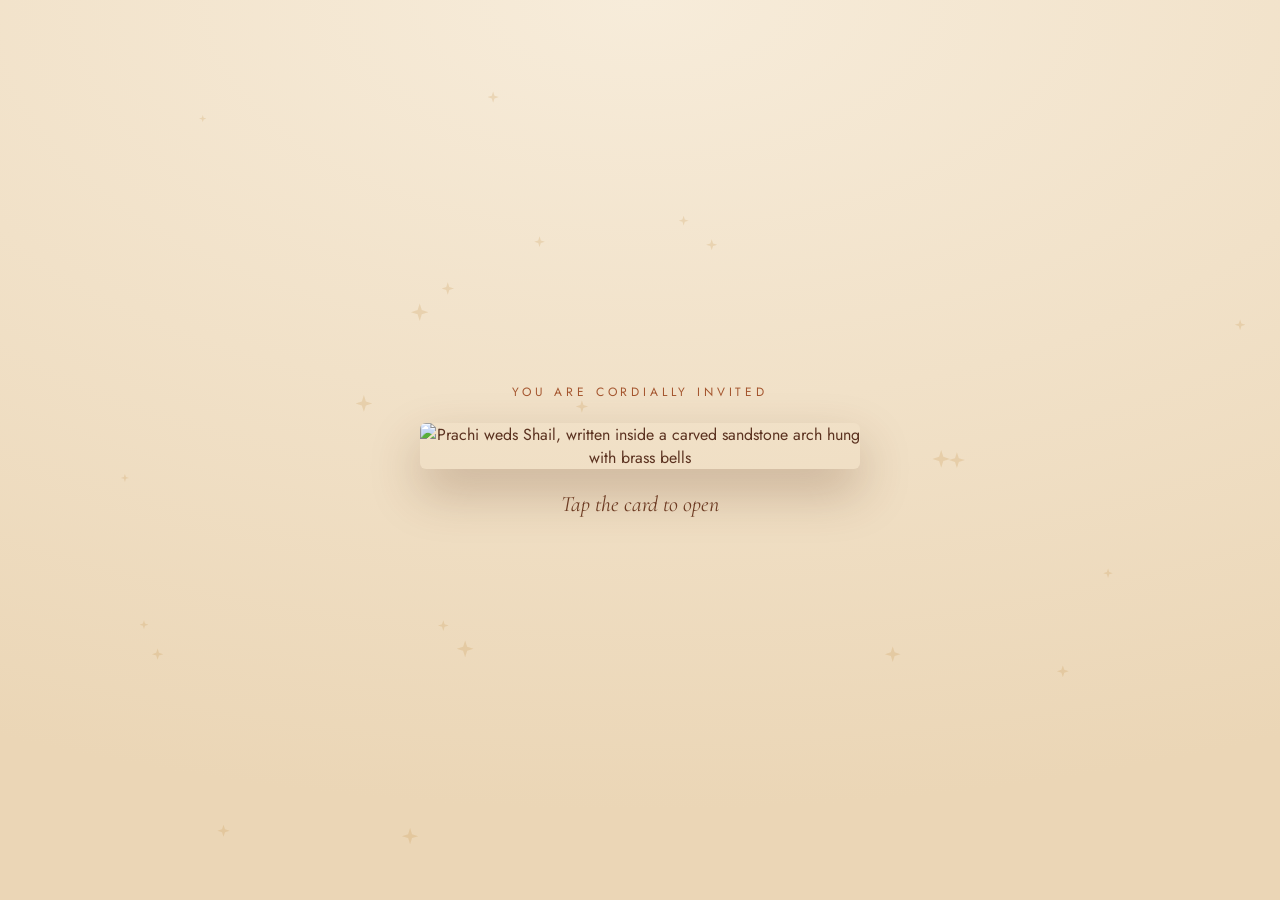
==== index.html @ 5e6b0916 "Add files via upload" ====
<!doctype html>
<html lang="en">
<head>
<meta charset="utf-8">
<meta name="viewport" content="width=device-width, initial-scale=1, viewport-fit=cover">
<title>Prachi &amp; Shail Wedding Invite</title>
<link rel="preconnect" href="https://fonts.googleapis.com">
<link rel="preconnect" href="https://fonts.gstatic.com" crossorigin>
<link rel="stylesheet" href="https://fonts.googleapis.com/css2?family=Cormorant+Garamond:ital,wght@0,500;0,600;1,500&family=Jost:wght@400;500&family=Pinyon+Script&display=swap">
<meta name="description" content="With joy in our hearts, we warmly request the honour of your presence as we celebrate the wedding of Prachi and Shail. 23 to 25 December 2026, Anand, Gujarat.">
<meta name="theme-color" content="#f7ecda">
<meta property="og:type" content="website">
<meta property="og:site_name" content="Prachi &amp; Shail">
<meta property="og:title" content="Prachi &amp; Shail | Wedding Invitation">
<meta property="og:description" content="With joy in our hearts, we warmly request the honour of your presence as we celebrate the wedding of Prachi and Shail. 23 to 25 December 2026, Anand, Gujarat.">
<meta property="og:image" content="https://ppanchasara.github.io/prachi-weds-shail/og-image.jpg">
<meta property="og:image:secure_url" content="https://ppanchasara.github.io/prachi-weds-shail/og-image.jpg">
<meta property="og:image:type" content="image/jpeg">
<meta property="og:image:width" content="1200">
<meta property="og:image:height" content="630">
<meta property="og:image:alt" content="Prachi weds Shail wedding invitation">
<meta property="og:url" content="https://ppanchasara.github.io/prachi-weds-shail/">
<meta name="twitter:card" content="summary_large_image">
<meta name="twitter:title" content="Prachi &amp; Shail | Wedding Invitation">
<meta name="twitter:description" content="With joy in our hearts, we warmly request the honour of your presence as we celebrate the wedding of Prachi and Shail. 23 to 25 December 2026, Anand, Gujarat.">
<meta name="twitter:image" content="https://ppanchasara.github.io/prachi-weds-shail/og-image.jpg">
<link rel="preload" href="cards/cover.jpg" as="image">
<style>:root{padding-top:env(safe-area-inset-top,0px);padding-bottom:env(safe-area-inset-bottom,0px)}img{max-width:100%}[hidden]{display:none!important}</style>
<style>
  /* Layout: her arched cover with a terracotta seal opens onto a stack of shuffling cards on warm parchment, with petals drifting down. */
  :root {
    --ground: #f7ecda;
    --ground-deep: #ebd6b6;
    --door: #e3c9a3;
    --gold: #a4552e;
    --gold-soft: #6e3b23;
    --text: #5b3220;
    --on-accent: #fff8ee;
    --script: "Pinyon Script", "Snell Roundhand", cursive;
    --display: "Cormorant Garamond", "Cormorant", Georgia, serif;
    --body: "Jost", "Futura", "Century Gothic", system-ui, sans-serif;
    color-scheme: light;
  }
  * { box-sizing: border-box; }
  html, body { height: 100%; }
  body {
    margin: 0;
    background: radial-gradient(120% 90% at 50% 0%, var(--ground) 0%, var(--ground-deep) 100%) var(--ground-deep);
    color: var(--text);
    font-family: var(--body);
    padding-block: 12px;
    padding-left: max(16px, env(safe-area-inset-left, 0px));
    padding-right: max(16px, env(safe-area-inset-right, 0px));
    overflow: hidden;
  }
  button { font: inherit; color: inherit; }
  :focus-visible { outline: 2px solid var(--gold-soft); outline-offset: 3px; }

  /* ---------- Ambient layers ---------- */
  .sky { position: fixed; inset: 0; z-index: 0; pointer-events: none; overflow: hidden; }
  .spark {
    position: absolute; background: var(--gold);
    clip-path: polygon(50% 0, 62% 38%, 100% 50%, 62% 62%, 50% 100%, 38% 62%, 0 50%, 38% 38%);
    opacity: .2; animation: twinkle var(--d, 3s) ease-in-out var(--delay, 0s) infinite;
  }
  @keyframes twinkle { 0%,100% { opacity: .12; transform: scale(.6) rotate(0deg); } 50% { opacity: .95; transform: scale(1.1) rotate(25deg); } }
  #petals { position: fixed; inset: 0; width: 100%; height: 100%; z-index: 5; pointer-events: none; }

  /* ---------- Cards ---------- */
  .stage {
    position: relative; z-index: 1;
    height: 100%; display: flex; flex-direction: column; gap: 10px;
    max-width: 980px; margin: 0 auto;
  }
  .stage[inert] { visibility: hidden; }
  .tabs {
    display: flex; gap: 8px; overflow-x: auto; scrollbar-width: none;
    padding: 2px 0 6px; justify-content: safe center;
  }
  .tabs::-webkit-scrollbar { display: none; }
  .tab {
    flex: 0 0 auto; cursor: pointer;
    background: transparent; border: 1px solid rgba(164,85,46,.32); border-radius: 999px;
    padding: 7px 14px; line-height: 1.15; text-align: center;
    font-family: var(--body); font-size: 12px; letter-spacing: .12em; text-transform: uppercase;
    color: var(--gold-soft);
    opacity: 0; transform: translateY(-8px);
    transition: background .25s, color .25s, border-color .25s;
  }
  .tab small { display: block; font-size: 10px; letter-spacing: .08em; opacity: .75; margin-top: 2px; text-transform: none; }
  .tab[aria-current="true"] { background: var(--gold); border-color: var(--gold); color: var(--ground-deep); }
  .tab[aria-current="true"] small { opacity: .8; }
  .stage.revealed .tab { animation: dropin .7s cubic-bezier(.2,.8,.2,1) both; animation-delay: calc(.3s + var(--i, 0) * 80ms); }
  @keyframes dropin { from { opacity: 0; transform: translateY(-8px); } to { opacity: 1; transform: none; } }

  .viewport { position: relative; flex: 1 1 0; min-height: 0; }
  .modes, .tabs, .foot, .shufflehint { flex-shrink: 0; }
  .track {
    height: 100%; display: flex; overflow-x: auto; overflow-y: hidden;
    scroll-snap-type: x mandatory; scrollbar-width: none; scroll-behavior: smooth;
    overscroll-behavior-x: contain;
  }
  .track::-webkit-scrollbar { display: none; }
  .slide { flex: 0 0 100%; height: 100%; min-width: 0; scroll-snap-align: center; scroll-snap-stop: always; padding: 4px 2px; }
  .slide img {
    display: block; width: 100%; height: 100%; object-fit: contain;
    filter: drop-shadow(0 14px 26px rgba(92,50,24,.26));
    opacity: 0; transform: translateY(26px) scale(.94);
    transition: opacity .7s ease, transform .9s cubic-bezier(.2,.8,.2,1);
  }
  .stage.revealed .slide img { opacity: .45; transform: scale(.93); transition-delay: .25s; }
  .stage.revealed .slide.is-active img { opacity: 1; transform: none; transition-delay: .25s; }
  .stage.settled .slide img, .stage.settled .slide.is-active img { transition-delay: 0s; }

  .arrow {
    display: none; position: absolute; top: 50%; translate: 0 -50%;
    width: 44px; height: 44px; border-radius: 50%; cursor: pointer;
    background: rgba(247,236,218,.88); border: 1px solid rgba(164,85,46,.45); color: var(--gold-soft);
    font-size: 20px; line-height: 1;
  }
  .arrow:hover { background: var(--gold); color: var(--ground-deep); }
  .arrow.prev { left: 0; } .arrow.next { right: 0; }
  @media (min-width: 760px) { .arrow { display: block; } }

  .foot { display: flex; flex-direction: column; align-items: center; gap: 6px; min-height: 64px; justify-content: center; }
  .foot[hidden] { display: none; }
  .where { font-size: 13px; color: var(--text); opacity: .85; text-align: center; margin: 0; text-wrap: balance; }
  .go {
    display: inline-flex; align-items: center; gap: 8px; text-decoration: none; cursor: pointer;
    background: var(--gold); color: var(--ground-deep);
    font-family: var(--body); font-weight: 500; font-size: 13px; letter-spacing: .14em; text-transform: uppercase;
    padding: 11px 20px; border-radius: 999px; transition: background .2s;
  }
  .go:hover { background: var(--gold-soft); }

  /* ---------- Envelope intro ---------- */
  .intro {
    position: fixed; inset: 0; z-index: 20;
    display: flex; flex-direction: column; align-items: center; justify-content: center; gap: 22px; text-align: center;
    padding-block: 12px;
    padding-left: max(16px, env(safe-area-inset-left, 0px));
    padding-right: max(16px, env(safe-area-inset-right, 0px));
    transition: opacity .7s ease, transform .9s ease;
  }
  .intro[hidden] { display: none; }
  .intro.leaving { opacity: 0; transform: scale(1.12) translateY(-2%); pointer-events: none; }
  .eyebrow { font-family: var(--body); font-size: 12px; letter-spacing: .32em; text-transform: uppercase; color: var(--gold); margin: 0; }
  .envelope {
    all: unset; cursor: pointer; position: relative; display: block;
    width: min(100%, 560px); border-radius: 6px;
    box-shadow: 0 22px 50px rgba(92,50,24,.28);
    transition: transform .35s ease;
  }
  .envelope:hover { transform: translateY(-3px); }
  .envelope:focus-visible { outline: 2px solid var(--gold-soft); outline-offset: 6px; }
  .envelope img { display: block; width: 100%; height: auto; border-radius: 6px; }
  .envelope .ring {
    position: absolute; left: 49.9%; top: 70.6%; width: 14%; aspect-ratio: 1; border-radius: 50%;
    translate: -50% -50%; border: 1.5px solid var(--gold); pointer-events: none;
    animation: ring 2.4s ease-out infinite;
  }
  @keyframes ring { from { transform: scale(1); opacity: .9; } to { transform: scale(1.9); opacity: 0; } }
  .hint { font-family: var(--display); font-style: italic; font-size: 22px; color: var(--gold-soft); margin: 0; animation: breathe 2.6s ease-in-out infinite; }
  @keyframes breathe { 0%,100% { opacity: .5 } 50% { opacity: 1 } }

  /* ---------- Viewing styles: scroll, swipe, shuffle ---------- */
  .modes { display: flex; justify-content: center; }
  .seg { display: inline-flex; border: 1px solid rgba(164,85,46,.32); border-radius: 999px; padding: 2px; gap: 2px; }
  .seg button {
    all: unset; cursor: pointer; padding: 5px 14px; border-radius: 999px;
    font-family: var(--body); font-size: 11px; letter-spacing: .14em; text-transform: uppercase; color: var(--gold-soft);
    transition: background .25s, color .25s;
  }
  .seg button[aria-pressed="true"] { background: var(--gold); color: var(--ground-deep); }
  .seg button:focus-visible { outline: 2px solid var(--gold-soft); outline-offset: 2px; }
  .sdir, .shufflehint { display: none; }

  .stage.scroll .track { display: block; overflow-x: hidden; overflow-y: auto; scroll-snap-type: none; }
  .stage.scroll .slide { height: auto; padding: 18px 2px 34px; scroll-snap-align: none; scroll-snap-stop: normal; }
  .stage.scroll .slide:last-child { padding-bottom: 80px; }
  .stage.scroll .slide img { height: auto; max-width: 460px; margin-inline: auto; }
  .stage.scroll.revealed .slide img { opacity: 0; transform: translateY(46px) scale(.95); transition-delay: 0s; }
  .stage.scroll.revealed .slide.seen img { opacity: 1; transform: none; transition-delay: .25s; }
  .stage.scroll.settled .slide.seen img { transition-delay: 0s; }
  .stage.scroll .sdir { display: flex; flex-direction: column; align-items: center; gap: 8px; margin-top: 18px; }
  .stage.scroll .foot, .stage.scroll .arrow { display: none; }

  .stage.shuffle .track { position: relative; display: block; overflow: visible; scroll-snap-type: none; touch-action: pan-y; user-select: none; -webkit-user-select: none; cursor: pointer; }
  .stage.shuffle .slide {
    position: absolute; inset: 0; padding: 26px 28px; scroll-snap-align: none;
    --tx: 0px; --ty: 0px; --r: 0deg; --s: 1;
    transform: translate(var(--tx), var(--ty)) rotate(var(--r)) scale(var(--s));
    transform-origin: 50% 85%;
    z-index: calc(12 - var(--d, 0));
    transition: transform 1.1s cubic-bezier(.25,.8,.25,1), filter 1.1s ease, opacity .6s ease;
  }
  .stage.shuffle .slide[data-d="1"] { --tx: 18px; --ty: -12px; --r: 3.5deg; --s: .97; filter: brightness(.92); }
  .stage.shuffle .slide[data-d="2"] { --tx: -18px; --ty: -18px; --r: -3.5deg; --s: .94; filter: brightness(.84); }
  .stage.shuffle .slide[data-d="3"] { --ty: -22px; --s: .9; filter: brightness(.6); opacity: 0; transition-delay: 0s, 0s, .3s; }
  .stage.shuffle.revealed .slide img, .stage.shuffle.revealed .slide.is-active img { opacity: 1; transform: none; transition-delay: 0s; }
  .stage.shuffle .slide.fly { animation: fly 1.2s cubic-bezier(.45,0,.25,1); }
  .stage.shuffle .slide.flyin { animation: flyin 1.2s cubic-bezier(.2,.8,.2,1); }
  @keyframes fly { 0% { transform: none; z-index: 14; } 45% { transform: translateX(112%) rotate(11deg); z-index: 14; } 46% { z-index: 0; } 100% { z-index: 0; } }
  @keyframes flyin { 0% { transform: translateX(-112%) rotate(-11deg); z-index: 14; } 100% { z-index: 14; } }
  .stage.shuffle .shufflehint { display: block; text-align: center; font-size: 12px; letter-spacing: .1em; color: var(--gold-soft); opacity: .8; margin: 0; }

  .modes { position: relative; min-height: 36px; }
  .back {
    all: unset; cursor: pointer; position: absolute; left: 0; top: 50%; translate: 0 -50%;
    width: 34px; height: 34px; border-radius: 50%; border: 1px solid rgba(164,85,46,.32);
    display: grid; place-items: center; color: var(--gold-soft); transition: background .25s, color .25s;
  }
  .back:hover { background: var(--gold); color: var(--ground-deep); }
  .back:focus-visible { outline: 2px solid var(--gold-soft); outline-offset: 2px; }
  .back svg { width: 18px; height: 18px; }

  .sound {
    all: unset; cursor: pointer; position: absolute; right: 0; top: 50%; translate: 0 -50%;
    width: 34px; height: 34px; border-radius: 50%; border: 1px solid rgba(164,85,46,.32);
    display: grid; place-items: center; color: var(--gold-soft); transition: background .25s, color .25s;
  }
  .sound:hover { background: var(--gold); color: var(--ground-deep); }
  .sound:focus-visible { outline: 2px solid var(--gold-soft); outline-offset: 2px; }
  .sound svg { width: 18px; height: 18px; }
  .sound .off { display: none; }
  .sound[aria-pressed="false"] .on { display: none; }
  .sound[aria-pressed="false"] .off { display: block; }

  /* ---------- Prachi's side ---------- */
  html { overflow: hidden; overscroll-behavior: none; }   /* one-screen page: the tilted back card must not let the page wobble sideways */
  .spark { background: #c38d3f; }
  .tab[aria-current="true"], .go, .arrow:hover, .back:hover, .sound:hover { color: var(--on-accent); }
  .go:hover { background: var(--gold-soft); }
  .envelope { width: min(100%, 440px, calc((100vh - 190px) * .667)); width: min(100%, 440px, calc((100dvh - 190px) * .667)); }
  .pseal {
    position: absolute; left: 50%; top: 73%; width: 21%; aspect-ratio: 1; translate: -50% -50%;
    border-radius: 50%; display: flex; align-items: center; justify-content: center;
    background: radial-gradient(circle at 34% 28%, #e3a46a 0%, #b8642f 55%, #8c4520 100%);
    box-shadow: 0 6px 16px rgba(92,50,24,.45), inset 0 0 0 2px rgba(255,236,210,.45), inset 0 0 0 6px rgba(140,69,32,.35);
    font-family: var(--display); font-weight: 600; color: #fff3e2; letter-spacing: .06em;
    font-size: clamp(15px, 4.6vw, 22px); pointer-events: none;
  }
  .pseal i { display: inline-block; width: 1px; height: 1.1em; background: rgba(255,243,226,.75); margin: 0 .3em; }
  .envelope .ring { top: 73%; width: 21%; border-color: #b8642f; }

  @media (prefers-reduced-motion: reduce) {
    .intro, .envelope, .slide img, .tab { transition: none; }
    .spark, .envelope .ring, .hint { animation: none; }
    .stage.revealed .tab { animation: none; opacity: 1; transform: none; }
    .stage.revealed .slide img { opacity: .45; transform: scale(.93); }
    .stage.revealed .slide.is-active img { opacity: 1; transform: none; }
    .track { scroll-behavior: auto; }
    .stage.shuffle .slide.fly, .stage.shuffle .slide.flyin { animation: none; }
  }
</style>
</head>
<body>


<div class="sky" id="sky" aria-hidden="true"></div>
<canvas id="petals" aria-hidden="true"></canvas>

<main style="height:100%">
  <section class="stage shuffle" id="stage" aria-label="Invitation cards" inert>
    <div class="modes"><button class="back" id="back" type="button" aria-label="Back to the envelope" title="Back to the envelope"><svg viewBox="0 0 24 24" fill="none" stroke="currentColor" stroke-width="1.6" stroke-linecap="round" stroke-linejoin="round" aria-hidden="true"><rect x="3" y="5" width="18" height="14" rx="2"/><path d="M3 7l9 6 9-6"/></svg></button><button class="sound" id="sound" type="button" aria-pressed="true" aria-label="Mute music" title="Mute music"><svg viewBox="0 0 24 24" fill="none" stroke="currentColor" stroke-width="1.6" stroke-linecap="round" stroke-linejoin="round" aria-hidden="true"><path d="M4 9.5h3.5L12 5.5v13l-4.5-4H4z"/><path class="on" d="M15.5 9a4 4 0 0 1 0 6M18 6.5a7.5 7.5 0 0 1 0 11"/><path class="off" d="M16 9.5l5 5M21 9.5l-5 5"/></svg></button></div>
    <nav class="tabs" id="tabs" aria-label="Invitation sections"></nav>
    <div class="viewport">
      <div class="track" id="track" tabindex="0" aria-label="Swipe through the invitation cards">
        <article class="slide" data-tab="Wedding" data-sub="25 Dec" data-where="Aarambh Party Plot, B/h Akshar Farm, Anand" data-q="Aarambh party plot Anand" data-ll="22.5459774,72.9492228" data-pid="ChIJVSWIbZpNXjkR03FnlwYd9Co">
          <img src="cards/wedding.jpg" alt="Mangal Parinay of Prachi and Shail, 25 December 2026. Jaan Aagman 5:00 pm, Hast Melap 6:00 pm, followed by dinner, at Aarambh Party Plot, behind Akshar Farm, Anand. No gifts, only blessings.">
        </article>
        <article class="slide" data-tab="Mehendi" data-sub="23 Dec" data-where="Kalrav Nature Park, Vehrakhadi, Anand" data-q="Kalrav Nature Park Kherda" data-ll="22.524055,73.088278" data-pid="ChIJD9JkPAA1XjkRq6c7IEMFHyQ">
          <img src="cards/mehendi.jpg" alt="Mehendi ka Rang, 23 December 2026 at 5:00 pm, followed by dinner, at Kalrav Nature Park, Vehrakhadi, Anand.">
        </article>
        <article class="slide" data-tab="Haldi" data-sub="24 Dec" data-where="Parijat, B/h Akshar Farm, Anand" data-q="Aarambh party plot Anand" data-ll="22.5459774,72.9492228" data-pid="ChIJVSWIbZpNXjkR03FnlwYd9Co">
          <img src="cards/haldi.jpg" alt="Mangalik Avsaro: Grah Shanti, Mandap Muhurt and Haldi on 24 December 2026 from 8:00 am, followed by lunch, at Parijat, behind Akshar Farm, Anand.">
        </article>
        <article class="slide" data-tab="Sangeet" data-sub="24 Dec" data-where="Aarambh Party Plot, B/h Akshar Farm, Anand" data-q="Aarambh party plot Anand" data-ll="22.5459774,72.9492228" data-pid="ChIJVSWIbZpNXjkR03FnlwYd9Co">
          <img src="cards/sangeet.jpg" alt="Sangeet Soirée, 24 December 2026 at 6:30 pm, followed by dinner, at Aarambh Party Plot, behind Akshar Farm, Anand.">
        </article>
        <article class="slide" data-tab="Warm regards" data-sub="With love" data-where="" data-q="">
          <img src="cards/regards.jpg" alt="Prachi weds Shail. Warm regards from Hansa and Yoginbhai Panchasara, Jagruti and Ar. Dhaval Panchasara, Hansu Associates, Anand.">
        </article>
      </div>
      <button class="arrow prev" id="prev" type="button" aria-label="Previous card">&#8249;</button>
      <button class="arrow next" id="next" type="button" aria-label="Next card">&#8250;</button>
    </div>
    <p class="shufflehint">Tap or swipe the card to shuffle</p>
    <div class="foot" id="foot" hidden>
      <p class="where" id="where"></p>
      <a class="go" id="go" href="#" target="_blank" rel="noopener">View location</a>
    </div>
  </section>
</main>

<section class="intro" id="intro" aria-label="Wedding invitation cover">
  <p class="eyebrow">You are cordially invited</p>
  <button class="envelope" id="open" type="button" aria-label="Open the invitation">
    <img src="cards/cover.jpg" alt="Prachi weds Shail, written inside a carved sandstone arch hung with brass bells">
  </button>
  <p class="hint">Tap the card to open</p>
</section>

<audio id="music" src="music.mp3" loop preload="auto"></audio>

<script>
(function () {
  var reduce = window.matchMedia && window.matchMedia('(prefers-reduced-motion: reduce)').matches;
  var intro = document.getElementById('intro');
  var stage = document.getElementById('stage');
  var track = document.getElementById('track');
  var tabsEl = document.getElementById('tabs');
  var foot = document.getElementById('foot');
  var whereEl = document.getElementById('where');
  var go = document.getElementById('go');
  var slides = Array.prototype.slice.call(track.children);
  var tabs = [];
  var current = 0;
  var mode = 'shuffle';

  /* sparkles */
  var sky = document.getElementById('sky');
  for (var n = 0; n < 22; n++) {
    var sp = document.createElement('span');
    sp.className = 'spark';
    var sz = 6 + Math.random() * 12;
    sp.style.cssText = 'left:' + (Math.random() * 100) + '%;top:' + (Math.random() * 100) + '%;width:' + sz + 'px;height:' + sz +
      'px;--d:' + (2.4 + Math.random() * 3.2) + 's;--delay:-' + (Math.random() * 5) + 's';
    sky.appendChild(sp);
  }

  /* tabs */
  slides.forEach(function (s, i) {
    var b = document.createElement('button');
    b.type = 'button';
    b.className = 'tab';
    b.style.setProperty('--i', i);
    b.appendChild(document.createTextNode(s.dataset.tab));
    var sm = document.createElement('small');
    sm.textContent = s.dataset.sub;
    b.appendChild(sm);
    b.addEventListener('click', function () { goTo(i); });
    tabsEl.appendChild(b);
    tabs.push(b);
  });

  function mapLink(s) {
    if (s.dataset.ll) return 'https://www.google.com/maps/search/?api=1&query=' + s.dataset.ll + '&query_place_id=' + s.dataset.pid;
    return 'https://www.google.com/maps/search/?api=1&query=' + encodeURIComponent(s.dataset.q);
  }
  function setActive(i, dir, prev) {
    current = i;
    tabs.forEach(function (t, k) {
      if (k === i) t.setAttribute('aria-current', 'true'); else t.removeAttribute('aria-current');
    });
    slides.forEach(function (s, k) { s.classList.toggle('is-active', k === i); });
    var n = slides.length;
    slides.forEach(function (s, k) { var d = (k - i + n) % n; s.style.setProperty('--d', d); s.dataset.d = Math.min(d, 3); });
    if (mode === 'shuffle' && dir) {
      var el = dir > 0 ? slides[prev] : slides[i];
      if (el && (dir < 0 || prev !== i)) { el.classList.remove('fly', 'flyin'); void el.offsetWidth; el.classList.add(dir > 0 ? 'fly' : 'flyin'); }
    }
    var s = slides[i];
    if (s.dataset.q) {
      foot.hidden = false;
      whereEl.textContent = s.dataset.where;
      go.href = mapLink(s);
    } else {
      foot.hidden = true;
    }
    var t = tabs[i];
    tabsEl.scrollTo({ left: t.offsetLeft - (tabsEl.clientWidth - t.offsetWidth) / 2, behavior: 'smooth' });
  }
  function goTo(i) {
    i = Math.max(0, Math.min(slides.length - 1, i));
    if (mode === 'scroll') { track.scrollTo({ top: slides[i].offsetTop }); setActive(i); }
    else if (mode === 'shuffle') { var p = current; setActive(i, 1, p); }
    else { track.scrollTo({ left: i * track.clientWidth }); setActive(i); }
  }
  var shuffleBusy = false;
  function step(dir) {
    if (mode === 'shuffle') { if (shuffleBusy) return; shuffleBusy = true; setTimeout(function () { shuffleBusy = false; }, reduce ? 0 : 1100); var p = current; setActive((current + dir + slides.length) % slides.length, dir, p); }
    else goTo(current + dir);
  }
  var raf = 0;
  track.addEventListener('scroll', function () {
    cancelAnimationFrame(raf);
    raf = requestAnimationFrame(function () {
      if (mode !== 'swipe') return;
      var i = Math.round(track.scrollLeft / track.clientWidth);
      if (i !== current && i >= 0 && i < slides.length) setActive(i);
    });
  });
  track.addEventListener('keydown', function (e) {
    if (mode === 'scroll') return;
    if (e.key === 'ArrowRight') { e.preventDefault(); step(1); }
    if (e.key === 'ArrowLeft') { e.preventDefault(); step(-1); }
  });
  document.getElementById('prev').addEventListener('click', function () { step(-1); });
  document.getElementById('next').addEventListener('click', function () { step(1); });
  window.addEventListener('resize', function () {
    if (mode !== 'swipe') return;
    track.style.scrollBehavior = 'auto';
    track.scrollLeft = current * track.clientWidth;
    track.style.scrollBehavior = '';
  });

  /* directions under each card (scroll view) */
  slides.forEach(function (s) {
    s.addEventListener('animationend', function () { s.classList.remove('fly', 'flyin'); });
    if (!s.dataset.q) return;
    var d = document.createElement('div'); d.className = 'sdir';
    var p = document.createElement('p'); p.className = 'where'; p.textContent = s.dataset.where;
    var a = document.createElement('a'); a.className = 'go'; a.target = '_blank'; a.rel = 'noopener'; a.textContent = 'View location';
    a.href = mapLink(s);
    d.appendChild(p); d.appendChild(a); s.appendChild(d);
  });

  /* viewing style */
  var modeBtns = {};
  function setMode(m) {
    mode = m;
    stage.classList.toggle('scroll', m === 'scroll');
    stage.classList.toggle('shuffle', m === 'shuffle');
    Object.keys(modeBtns).forEach(function (k) { modeBtns[k].setAttribute('aria-pressed', k === m ? 'true' : 'false'); });
    track.style.scrollBehavior = 'auto';
    track.scrollTop = m === 'scroll' ? slides[current].offsetTop : 0;
    track.scrollLeft = m === 'swipe' ? current * track.clientWidth : 0;
    track.style.scrollBehavior = '';
    setActive(current);
  }
  Object.keys(modeBtns).forEach(function (k) { modeBtns[k].addEventListener('click', function () { setMode(k); }); });

  var px = null;
  track.addEventListener('pointerdown', function (e) { if (mode === 'shuffle') px = e.clientX; });
  track.addEventListener('pointercancel', function () { px = null; });
  track.addEventListener('pointerup', function (e) {
    if (mode !== 'shuffle' || px === null) return;
    var dx = e.clientX - px; px = null;
    if (dx < -40) step(1); else if (dx > 40) step(-1); else if (Math.abs(dx) < 8) step(1);
  });

  if ('IntersectionObserver' in window) {
    var seenIO = new IntersectionObserver(function (es) {
      es.forEach(function (e) { if (e.isIntersecting) e.target.classList.add('seen'); });
    }, { root: track, threshold: 0.15 });
    var midIO = new IntersectionObserver(function (es) {
      es.forEach(function (e) {
        if (e.isIntersecting && mode === 'scroll') { var i = slides.indexOf(e.target); if (i !== current) setActive(i); }
      });
    }, { root: track, rootMargin: '-45% 0px -45% 0px' });
    slides.forEach(function (s) { seenIO.observe(s); midIO.observe(s); });
  } else {
    slides.forEach(function (s) { s.classList.add('seen'); });
  }

  /* petals */
  var canvas = document.getElementById('petals');
  var ctx = canvas.getContext('2d');
  var W = 0, H = 0, petals = [], running = false;
  var colors = ['#e9a23b', '#d9822b', '#cfa95f', '#c4525d', '#f0c987'];
  function size() {
    var dpr = Math.min(window.devicePixelRatio || 1, 2);
    W = canvas.clientWidth; H = canvas.clientHeight;
    canvas.width = W * dpr; canvas.height = H * dpr;
    ctx.setTransform(dpr, 0, 0, dpr, 0, 0);
  }
  function make(spread) {
    return {
      x: Math.random() * W, y: spread ? Math.random() * H : -20 - Math.random() * 60,
      s: 5 + Math.random() * 7, vy: .45 + Math.random() * .8, sw: Math.random() * 6.28, ss: .012 + Math.random() * .02,
      amp: .35 + Math.random() * .9, r: Math.random() * 6.28, vr: (Math.random() - .5) * .05,
      c: colors[(Math.random() * colors.length) | 0], a: .5 + Math.random() * .45
    };
  }
  var rafId = 0, lastTick = 0;
  function frame(now) {
    if (!running) return;
    now = now || performance.now();
    var k = lastTick ? Math.min(Math.max((now - lastTick) / 16.67, 0), 3) : 1;  // same speed at 30, 60 or 120 fps
    lastTick = now;
    rafId = requestAnimationFrame(frame);   // book the next frame first so one bad frame can't stop the loop
    if (!W || !H) size();
    ctx.clearRect(0, 0, W, H);
    for (var i = 0; i < petals.length; i++) {
      var p = petals[i];
      p.y += p.vy * k; p.sw += p.ss * k; p.x += Math.sin(p.sw) * p.amp * k; p.r += p.vr * k;
      if (p.y > H + 20) petals[i] = p = make(false);
      ctx.save();
      ctx.translate(p.x, p.y);
      ctx.rotate(p.r);
      ctx.scale(1, .55 + .45 * Math.abs(Math.sin(p.sw)));
      ctx.globalAlpha = p.a;
      ctx.fillStyle = p.c;
      ctx.beginPath();
      ctx.ellipse(0, 0, p.s, p.s * .5, 0, 0, 6.2832);
      ctx.fill();
      ctx.restore();
    }
  }
  /* restart the loop if the phone froze it (switching apps, coming back from Maps, locking the screen) */
  function kickPetals() {
    if (!running || document.hidden) return;
    if (performance.now() - lastTick > 600) {
      cancelAnimationFrame(rafId);
      lastTick = 0;
      size();
      rafId = requestAnimationFrame(frame);
    }
  }
  document.addEventListener('visibilitychange', kickPetals);
  window.addEventListener('pageshow', kickPetals);
  window.addEventListener('focus', kickPetals);
  setInterval(kickPetals, 1500);
  function startPetals() {
    if (reduce || running) return;
    size();
    var count = W < 600 ? 22 : 34;
    petals = [];
    for (var i = 0; i < count; i++) { var p = make(false); p.y = -Math.random() * H; petals.push(p); }
    running = true;
    lastTick = 0;
    cancelAnimationFrame(rafId);
    rafId = requestAnimationFrame(frame);
  }
  window.addEventListener('resize', function () { if (running) size(); });

  /* music: starts with the tap on the seal (phones need a tap before sound) */
  var music = document.getElementById('music');
  var soundBtn = document.getElementById('sound');
  var muted = false, fadeTimer = 0;
  try { muted = localStorage.getItem('ps-invite-muted') === '1'; } catch (e) {}
  function showSound() {
    soundBtn.setAttribute('aria-pressed', muted ? 'false' : 'true');
    soundBtn.setAttribute('aria-label', muted ? 'Play music' : 'Mute music');
    soundBtn.title = muted ? 'Play music' : 'Mute music';
  }
  function playMusic() {
    if (muted) return;
    clearInterval(fadeTimer);
    try { music.volume = 0; } catch (e) {}
    var pr;
    try { pr = music.play(); } catch (e) {}
    if (pr && pr.catch) pr.catch(function () {});
    fadeTimer = setInterval(function () {
      try { music.volume = Math.min(0.6, music.volume + 0.04); } catch (e) {}
      if (music.volume >= 0.6) clearInterval(fadeTimer);
    }, 100);
  }
  soundBtn.addEventListener('click', function () {
    muted = !muted;
    try { localStorage.setItem('ps-invite-muted', muted ? '1' : '0'); } catch (e) {}
    if (muted) music.pause(); else playMusic();
    showSound();
  });
  document.addEventListener('visibilitychange', function () {
    if (document.hidden) music.pause();
    else if (!muted && intro.hidden) playMusic();
  });
  window.addEventListener('pageshow', function (e) {
    if (e.persisted && !muted && intro.hidden) playMusic();
  });
  showSound();

  /* open */
  function reveal() {
    stage.removeAttribute('inert');
    stage.classList.add('revealed');
    setActive(0);
    intro.hidden = true;
    setTimeout(function () { stage.classList.add('settled'); track.focus({ preventScroll: true }); }, 1600);
  }
  function open() {
    playMusic();
    if (reduce) { reveal(); stage.classList.add('settled'); return; }
    intro.classList.add('leaving');
    startPetals();
    setTimeout(reveal, 700);
  }
  document.getElementById('open').addEventListener('click', open);
  document.getElementById('back').addEventListener('click', function () {
    running = false;
    music.pause();
    try { music.currentTime = 0; } catch (e) {}
    ctx.clearRect(0, 0, W, H);
    stage.setAttribute('inert', '');
    stage.classList.remove('revealed', 'settled');
    track.style.scrollBehavior = 'auto';
    track.scrollTop = 0; track.scrollLeft = 0;
    track.style.scrollBehavior = '';
    setActive(0);
    intro.hidden = false;
    void intro.offsetWidth;
    intro.classList.remove('leaving');
    document.getElementById('open').focus({ preventScroll: true });
  });
  /* a link ending in #shuffle, #swipe or #scroll opens in that style */
  function fromHash() {
    var h = (location.hash || '').replace('#', '');
    if ((h === 'shuffle' || h === 'swipe' || h === 'scroll') && h !== mode) setMode(h);
  }
  setActive(0);
})();
</script>

</body>
</html>
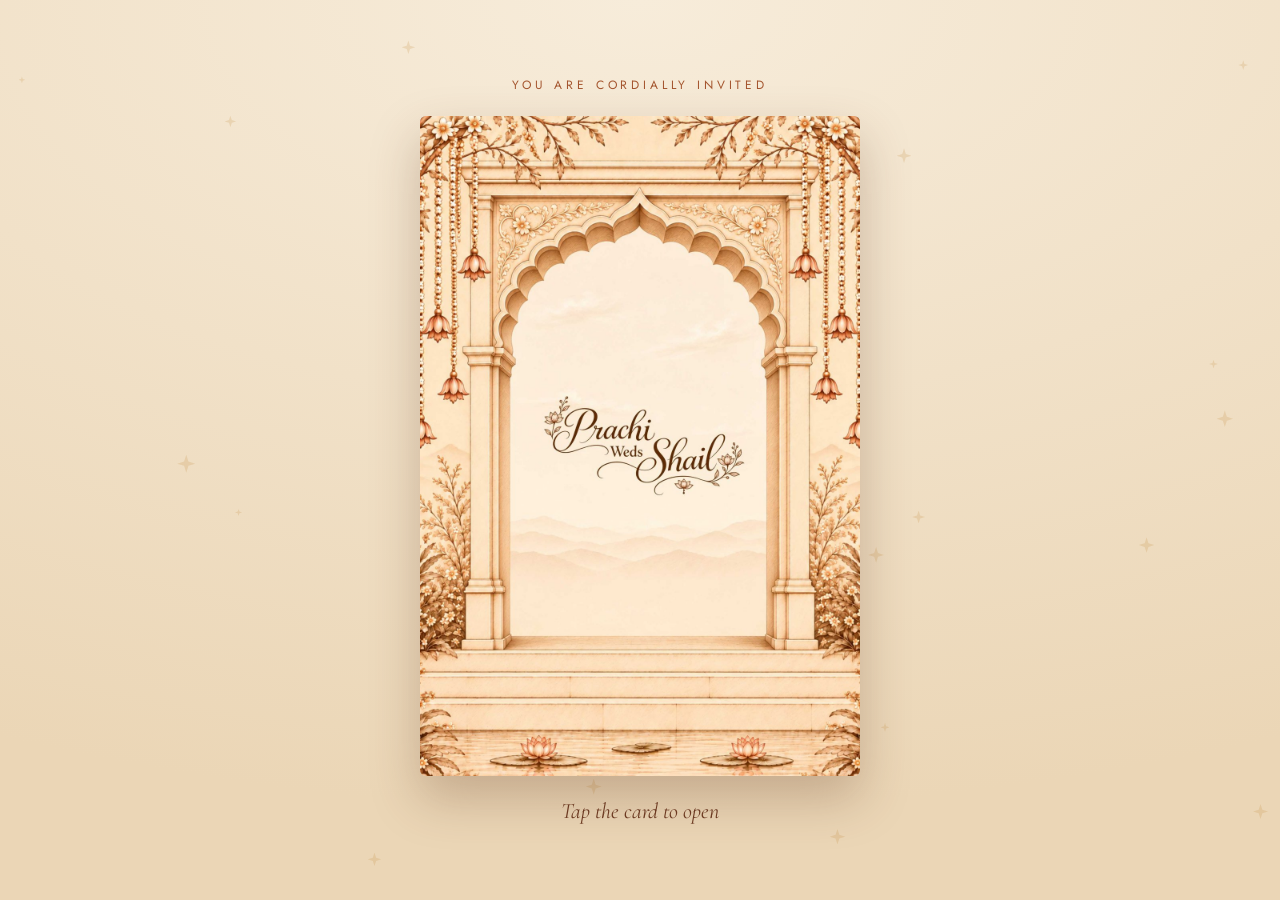
==== commit 3a0ece75: "Add files via upload" ====
--- a/index.html
+++ b/index.html
@@ -272,7 +272,7 @@
         <article class="slide" data-tab="Mehendi" data-sub="23 Dec" data-where="Kalrav Nature Park, Vehrakhadi, Anand" data-q="Kalrav Nature Park Kherda" data-ll="22.524055,73.088278" data-pid="ChIJD9JkPAA1XjkRq6c7IEMFHyQ">
           <img src="cards/mehendi.jpg" alt="Mehendi ka Rang, 23 December 2026 at 5:00 pm, followed by dinner, at Kalrav Nature Park, Vehrakhadi, Anand.">
         </article>
-        <article class="slide" data-tab="Haldi" data-sub="24 Dec" data-where="Parijat, B/h Akshar Farm, Anand" data-q="Aarambh party plot Anand" data-ll="22.5459774,72.9492228" data-pid="ChIJVSWIbZpNXjkR03FnlwYd9Co">
+        <article class="slide" data-tab="Haldi" data-sub="24 Dec" data-where="Parijat Party Plot, B/h Akshar Farm, Anand" data-q="Parijat Party Plot Anand" data-ll="22.5476311,72.9488855" data-pid="ChIJh4Avbj5NXjkRNtnHjWjsErw">
           <img src="cards/haldi.jpg" alt="Mangalik Avsaro: Grah Shanti, Mandap Muhurt and Haldi on 24 December 2026 from 8:00 am, followed by lunch, at Parijat, behind Akshar Farm, Anand.">
         </article>
         <article class="slide" data-tab="Sangeet" data-sub="24 Dec" data-where="Aarambh Party Plot, B/h Akshar Farm, Anand" data-q="Aarambh party plot Anand" data-ll="22.5459774,72.9492228" data-pid="ChIJVSWIbZpNXjkR03FnlwYd9Co">
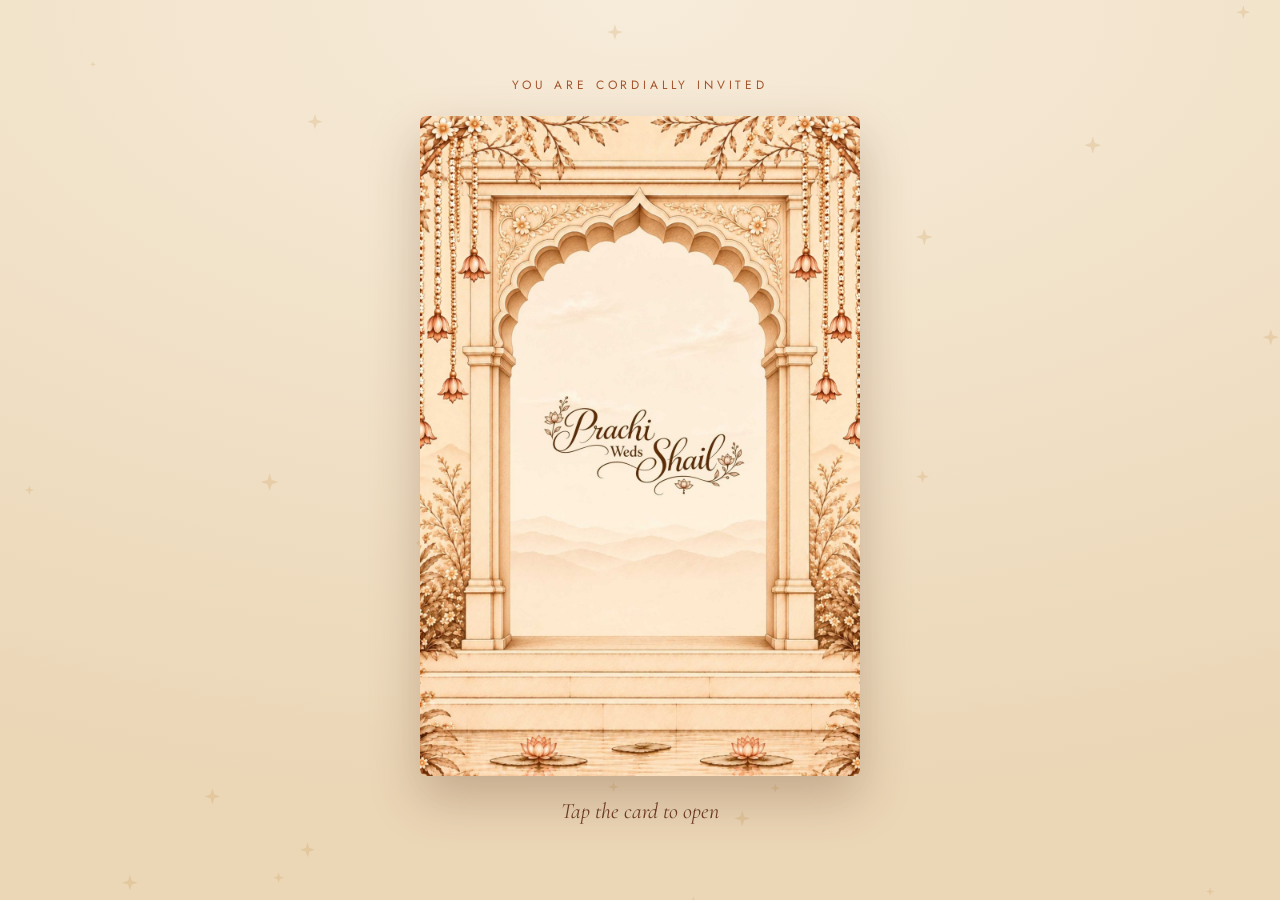
==== commit 48169451: "Add files via upload" ====
--- a/index.html
+++ b/index.html
@@ -24,7 +24,7 @@
 <meta name="twitter:title" content="Prachi &amp; Shail | Wedding Invitation">
 <meta name="twitter:description" content="With joy in our hearts, we warmly request the honour of your presence as we celebrate the wedding of Prachi and Shail. 23 to 25 December 2026, Anand, Gujarat.">
 <meta name="twitter:image" content="https://ppanchasara.github.io/prachi-weds-shail/og-image.jpg">
-<link rel="preload" href="cards/cover.jpg" as="image">
+<link rel="preload" href="cards/cover-base.jpg" as="image">
 <style>:root{padding-top:env(safe-area-inset-top,0px);padding-bottom:env(safe-area-inset-bottom,0px)}img{max-width:100%}[hidden]{display:none!important}</style>
 <style>
   /* Layout: her arched cover with a terracotta seal opens onto a stack of shuffling cards on warm parchment, with petals drifting down. */
@@ -43,6 +43,7 @@
   }
   * { box-sizing: border-box; }
   html, body { height: 100%; }
+  html { overflow: hidden; overscroll-behavior: none; }   /* one-screen page: the tilted back card must not let the page wobble sideways */
   body {
     margin: 0;
     background: radial-gradient(120% 90% at 50% 0%, var(--ground) 0%, var(--ground-deep) 100%) var(--ground-deep);
@@ -232,6 +233,11 @@
   .tab[aria-current="true"], .go, .arrow:hover, .back:hover, .sound:hover { color: var(--on-accent); }
   .go:hover { background: var(--gold-soft); }
   .envelope { width: min(100%, 440px, calc((100vh - 190px) * .667)); width: min(100%, 440px, calc((100dvh - 190px) * .667)); }
+  /* title page: the brass bells on the garlands sway gently from where they hang */
+  .envelope { overflow: hidden; }
+  .envelope .bell { position: absolute; display: block; max-width: none; pointer-events: none;
+    transform-origin: var(--ox) var(--oy); animation: sway var(--dur) ease-in-out var(--delay) infinite alternate; will-change: transform; }
+  @keyframes sway { from { transform: rotate(var(--a0)); } to { transform: rotate(var(--a1)); } }
   .pseal {
     position: absolute; left: 50%; top: 73%; width: 21%; aspect-ratio: 1; translate: -50% -50%;
     border-radius: 50%; display: flex; align-items: center; justify-content: center;
@@ -242,6 +248,9 @@
   }
   .pseal i { display: inline-block; width: 1px; height: 1.1em; background: rgba(255,243,226,.75); margin: 0 .3em; }
   .envelope .ring { top: 73%; width: 21%; border-color: #b8642f; }
+  @media (prefers-reduced-motion: reduce) {
+    .envelope .bell { animation: none; }
+  }
 
   @media (prefers-reduced-motion: reduce) {
     .intro, .envelope, .slide img, .tab { transition: none; }
@@ -296,7 +305,13 @@
 <section class="intro" id="intro" aria-label="Wedding invitation cover">
   <p class="eyebrow">You are cordially invited</p>
   <button class="envelope" id="open" type="button" aria-label="Open the invitation">
-    <img src="cards/cover.jpg" alt="Prachi weds Shail, written inside a carved sandstone arch hung with brass bells">
+    <img src="cards/cover-base.jpg" alt="Prachi weds Shail, written inside a carved sandstone arch hung with garlands of brass bells">
+    <img class="bell" src="cards/bells/bell-l5.webp" alt="" style="left:-4.000%;top:15.879%;width:8.091%;height:34.727%;--ox:49.4%;--oy:0.5%;--a0:0.0deg;--a1:-1.5deg;--dur:3.65s;--delay:-0.55s">
+    <img class="bell" src="cards/bells/bell-r5.webp" alt="" style="left:95.909%;top:15.879%;width:8.273%;height:34.727%;--ox:49.5%;--oy:0.5%;--a0:0.0deg;--a1:1.5deg;--dur:4.11s;--delay:-0.30s">
+    <img class="bell" src="cards/bells/bell-l234.webp" alt="" style="left:1.455%;top:5.879%;width:10.091%;height:37.939%;--ox:48.6%;--oy:1.3%;--a0:0.0deg;--a1:-1.5deg;--dur:3.95s;--delay:-1.44s">
+    <img class="bell" src="cards/bells/bell-l1.webp" alt="" style="left:8.455%;top:5.576%;width:8.000%;height:19.818%;--ox:47.7%;--oy:0.9%;--a0:-1.4deg;--a1:1.4deg;--dur:3.28s;--delay:-1.66s">
+    <img class="bell" src="cards/bells/bell-r234.webp" alt="" style="left:88.455%;top:5.879%;width:10.091%;height:37.879%;--ox:50.5%;--oy:1.3%;--a0:-0.0deg;--a1:1.5deg;--dur:3.25s;--delay:-1.41s">
+    <img class="bell" src="cards/bells/bell-r1.webp" alt="" style="left:83.545%;top:5.576%;width:8.000%;height:19.758%;--ox:51.1%;--oy:0.9%;--a0:1.4deg;--a1:-1.4deg;--dur:3.30s;--delay:-0.30s">
   </button>
   <p class="hint">Tap the card to open</p>
 </section>
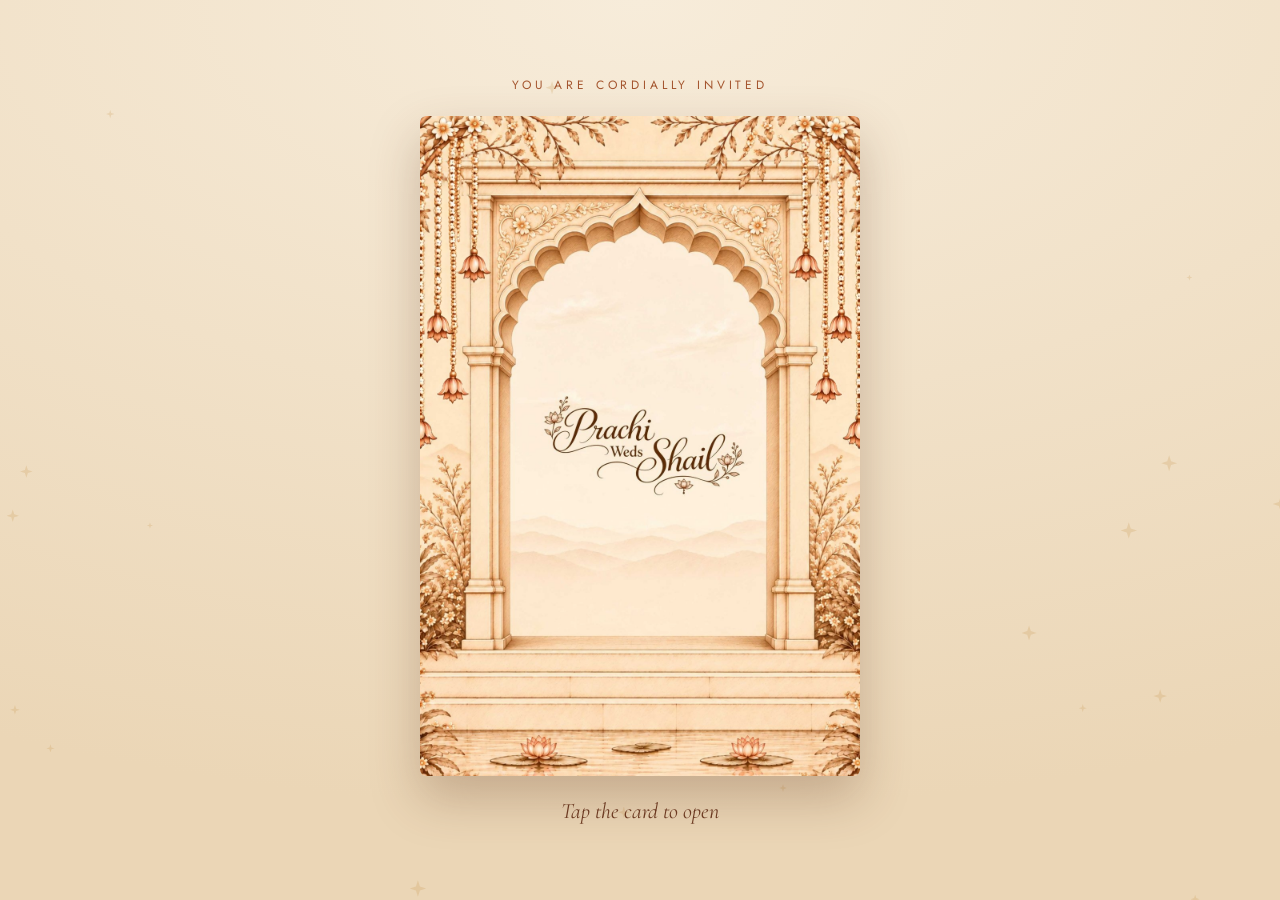
==== commit 2b955bb5: "Bigger invite cards on phones and allow pinch zoom Trim the frame around the card stack on small scr" ====
--- a/index.html
+++ b/index.html
@@ -50,8 +50,8 @@
     color: var(--text);
     font-family: var(--body);
     padding-block: 12px;
-    padding-left: max(16px, env(safe-area-inset-left, 0px));
-    padding-right: max(16px, env(safe-area-inset-right, 0px));
+    padding-left: max(clamp(8px, 2.5vw, 16px), env(safe-area-inset-left, 0px));
+    padding-right: max(clamp(8px, 2.5vw, 16px), env(safe-area-inset-right, 0px));
     overflow: hidden;
   }
   button { font: inherit; color: inherit; }
@@ -139,8 +139,8 @@
     position: fixed; inset: 0; z-index: 20;
     display: flex; flex-direction: column; align-items: center; justify-content: center; gap: 22px; text-align: center;
     padding-block: 12px;
-    padding-left: max(16px, env(safe-area-inset-left, 0px));
-    padding-right: max(16px, env(safe-area-inset-right, 0px));
+    padding-left: max(clamp(8px, 2.5vw, 16px), env(safe-area-inset-left, 0px));
+    padding-right: max(clamp(8px, 2.5vw, 16px), env(safe-area-inset-right, 0px));
     transition: opacity .7s ease, transform .9s ease;
   }
   .intro[hidden] { display: none; }
@@ -186,9 +186,9 @@
   .stage.scroll .sdir { display: flex; flex-direction: column; align-items: center; gap: 8px; margin-top: 18px; }
   .stage.scroll .foot, .stage.scroll .arrow { display: none; }
 
-  .stage.shuffle .track { position: relative; display: block; overflow: visible; scroll-snap-type: none; touch-action: pan-y; user-select: none; -webkit-user-select: none; cursor: pointer; }
+  .stage.shuffle .track { position: relative; display: block; overflow: visible; scroll-snap-type: none; touch-action: pan-y pinch-zoom; user-select: none; -webkit-user-select: none; cursor: pointer; }
   .stage.shuffle .slide {
-    position: absolute; inset: 0; padding: 26px 28px; scroll-snap-align: none;
+    position: absolute; inset: 0; padding: clamp(6px, 2.5vw, 26px) clamp(4px, 2.5vw, 28px); scroll-snap-align: none;
     --tx: 0px; --ty: 0px; --r: 0deg; --s: 1;
     transform: translate(var(--tx), var(--ty)) rotate(var(--r)) scale(var(--s));
     transform-origin: 50% 85%;
@@ -447,9 +447,14 @@
   Object.keys(modeBtns).forEach(function (k) { modeBtns[k].addEventListener('click', function () { setMode(k); }); });
 
   var px = null;
-  track.addEventListener('pointerdown', function (e) { if (mode === 'shuffle') px = e.clientX; });
-  track.addEventListener('pointercancel', function () { px = null; });
+  var fingers = 0, multi = false;
+  function zoomed() { return window.visualViewport && visualViewport.scale > 1.05; }
+  track.addEventListener('pointerdown', function (e) { fingers++; if (fingers > 1) multi = true; if (mode === 'shuffle') px = e.clientX; });
+  track.addEventListener('pointercancel', function () { px = null; fingers = Math.max(0, fingers - 1); if (!fingers) multi = false; });
   track.addEventListener('pointerup', function (e) {
+    fingers = Math.max(0, fingers - 1);
+    var wasMulti = multi; if (!fingers) multi = false;
+    if (wasMulti || zoomed()) { px = null; return; }
     if (mode !== 'shuffle' || px === null) return;
     var dx = e.clientX - px; px = null;
     if (dx < -40) step(1); else if (dx > 40) step(-1); else if (Math.abs(dx) < 8) step(1);
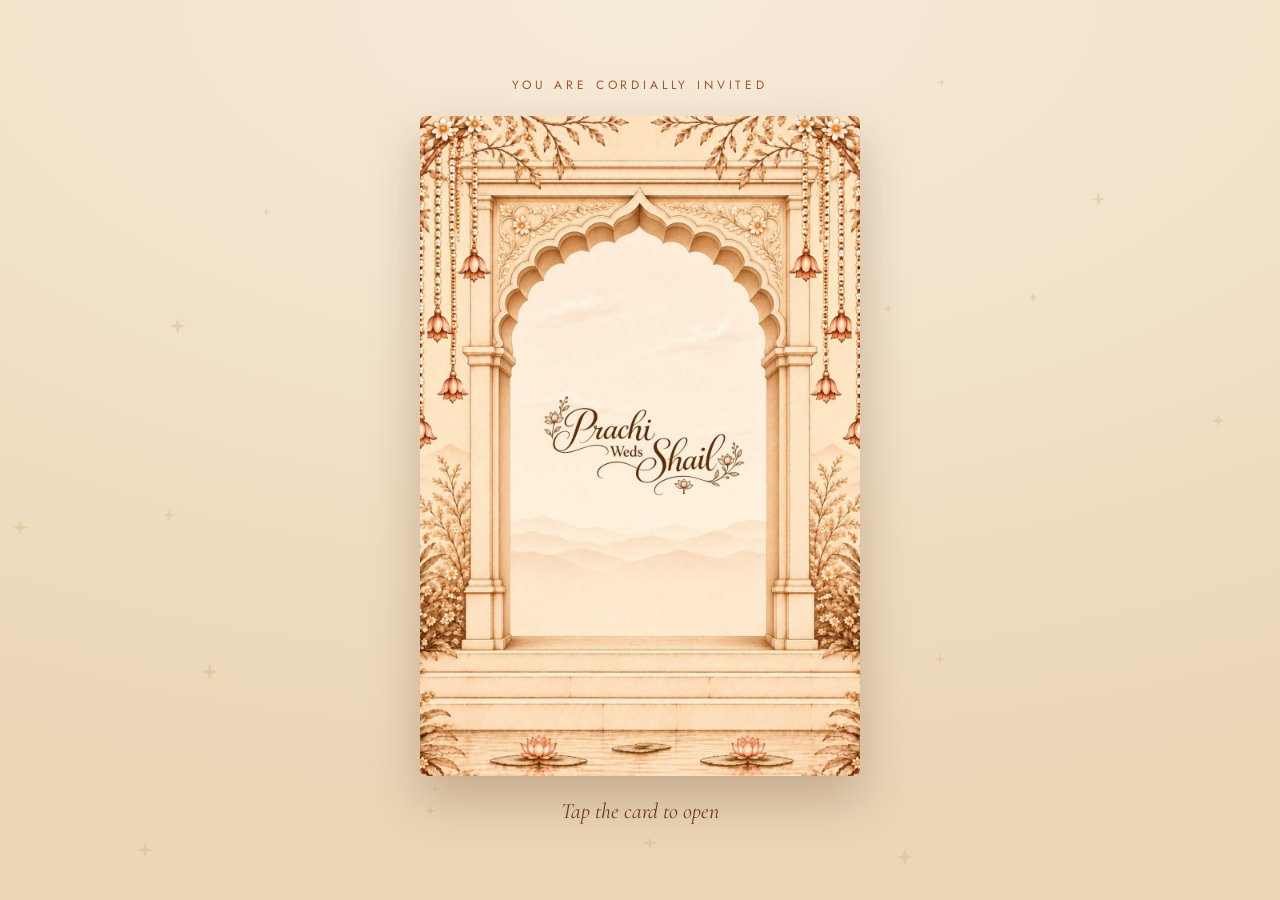
==== commit 5dbe36be: "Make card swiping reliable and smoother The card now follows the finger and flies off the way it was" ====
--- a/index.html
+++ b/index.html
@@ -201,8 +201,9 @@
   .stage.shuffle.revealed .slide img, .stage.shuffle.revealed .slide.is-active img { opacity: 1; transform: none; transition-delay: 0s; }
   .stage.shuffle .slide.fly { animation: fly 1.2s cubic-bezier(.45,0,.25,1); }
   .stage.shuffle .slide.flyin { animation: flyin 1.2s cubic-bezier(.2,.8,.2,1); }
-  @keyframes fly { 0% { transform: none; z-index: 14; } 45% { transform: translateX(112%) rotate(11deg); z-index: 14; } 46% { z-index: 0; } 100% { z-index: 0; } }
+  @keyframes fly { 0% { transform: translateX(var(--dx, 0px)) rotate(var(--dr, 0deg)); z-index: 14; } 45% { transform: translateX(calc(112% * var(--fx, 1))) rotate(calc(11deg * var(--fx, 1))); z-index: 14; } 46% { z-index: 0; } 100% { z-index: 0; } }
   @keyframes flyin { 0% { transform: translateX(-112%) rotate(-11deg); z-index: 14; } 100% { z-index: 14; } }
+  .stage.shuffle.zoomed .track { touch-action: manipulation; cursor: auto; }
   .stage.shuffle .shufflehint { display: block; text-align: center; font-size: 12px; letter-spacing: .1em; color: var(--gold-soft); opacity: .8; margin: 0; }
 
   .modes { position: relative; min-height: 36px; }
@@ -394,7 +395,7 @@
   }
   var shuffleBusy = false;
   function step(dir) {
-    if (mode === 'shuffle') { if (shuffleBusy) return; shuffleBusy = true; setTimeout(function () { shuffleBusy = false; }, reduce ? 0 : 1100); var p = current; setActive((current + dir + slides.length) % slides.length, dir, p); }
+    if (mode === 'shuffle') { if (shuffleBusy) return; shuffleBusy = true; setTimeout(function () { shuffleBusy = false; }, reduce ? 0 : 550); var p = current; setActive((current + dir + slides.length) % slides.length, dir, p); }
     else goTo(current + dir);
   }
   var raf = 0;
@@ -422,7 +423,7 @@
 
   /* directions under each card (scroll view) */
   slides.forEach(function (s) {
-    s.addEventListener('animationend', function () { s.classList.remove('fly', 'flyin'); });
+    s.addEventListener('animationend', function () { s.classList.remove('fly', 'flyin'); s.style.removeProperty('--dx'); s.style.removeProperty('--dr'); s.style.removeProperty('--fx'); });
     if (!s.dataset.q) return;
     var d = document.createElement('div'); d.className = 'sdir';
     var p = document.createElement('p'); p.className = 'where'; p.textContent = s.dataset.where;
@@ -446,18 +447,61 @@
   }
   Object.keys(modeBtns).forEach(function (k) { modeBtns[k].addEventListener('click', function () { setMode(k); }); });
 
-  var px = null;
-  var fingers = 0, multi = false;
-  function zoomed() { return window.visualViewport && visualViewport.scale > 1.05; }
-  track.addEventListener('pointerdown', function (e) { fingers++; if (fingers > 1) multi = true; if (mode === 'shuffle') px = e.clientX; });
-  track.addEventListener('pointercancel', function () { px = null; fingers = Math.max(0, fingers - 1); if (!fingers) multi = false; });
+  /* tap or swipe the card stack: the card follows the finger, a pinch never shuffles */
+  var px = null, py = 0, pt = 0, dragging = false, ptrs = {}, nPtrs = 0, multi = false;
+  function zoomed() { return !!(window.visualViewport && visualViewport.scale > 1.1); }
+  function syncZoom() { stage.classList.toggle('zoomed', zoomed()); }
+  if (window.visualViewport) visualViewport.addEventListener('resize', syncZoom);
+  function settle(s) {
+    if (!s) return;
+    s.style.transition = 'transform .28s cubic-bezier(.2,.8,.2,1)';
+    s.style.transform = '';
+    setTimeout(function () { s.style.transition = ''; }, 300);
+  }
+  function forget(e) { if (ptrs[e.pointerId]) { delete ptrs[e.pointerId]; nPtrs--; } }
+  track.addEventListener('dragstart', function (e) { e.preventDefault(); });
+  track.addEventListener('pointerdown', function (e) {
+    if (mode !== 'shuffle') return;
+    if (e.isPrimary) { ptrs = {}; nPtrs = 0; multi = false; }   /* every new touch starts clean */
+    if (!ptrs[e.pointerId]) { ptrs[e.pointerId] = 1; nPtrs++; }
+    if (nPtrs > 1) { multi = true; if (dragging) settle(slides[current]); px = null; dragging = false; return; }
+    if (zoomed()) { px = null; return; }
+    px = e.clientX; py = e.clientY; pt = Date.now(); dragging = false;
+    if (e.pointerType === 'mouse') { try { track.setPointerCapture(e.pointerId); } catch (err) {} }
+  });
+  track.addEventListener('pointermove', function (e) {
+    if (px === null || multi || shuffleBusy) return;
+    var dx = e.clientX - px, dy = e.clientY - py;
+    if (!dragging && Math.abs(dx) > 10 && Math.abs(dx) > Math.abs(dy)) dragging = true;
+    if (dragging && !reduce) {
+      var s = slides[current];
+      s.style.transition = 'none';
+      s.style.transform = 'translateX(' + dx + 'px) rotate(' + (dx * 0.03) + 'deg)';
+    }
+  });
+  track.addEventListener('pointercancel', function (e) {
+    forget(e);
+    if (dragging) settle(slides[current]);
+    px = null; dragging = false;
+  });
   track.addEventListener('pointerup', function (e) {
-    fingers = Math.max(0, fingers - 1);
-    var wasMulti = multi; if (!fingers) multi = false;
-    if (wasMulti || zoomed()) { px = null; return; }
-    if (mode !== 'shuffle' || px === null) return;
-    var dx = e.clientX - px; px = null;
-    if (dx < -40) step(1); else if (dx > 40) step(-1); else if (Math.abs(dx) < 8) step(1);
+    forget(e);
+    if (px === null) return;
+    var dx = e.clientX - px, dy = e.clientY - py, quick = Date.now() - pt < 300, wasDrag = dragging;
+    px = null; dragging = false;
+    var s = slides[current];
+    if (multi || zoomed() || shuffleBusy) { if (wasDrag) settle(s); return; }
+    if (wasDrag && (Math.abs(dx) > 60 || (quick && Math.abs(dx) > 25))) {
+      if (dx < 0) {   /* swipe left: this card flies off to the left from where the finger left it */
+        s.style.setProperty('--dx', dx + 'px'); s.style.setProperty('--dr', (dx * 0.03) + 'deg'); s.style.setProperty('--fx', '-1');
+        s.style.transition = ''; s.style.transform = '';
+        step(1);
+      } else {        /* swipe right: this card slides back and the previous one comes in from the left */
+        settle(s);
+        step(-1);
+      }
+    } else if (wasDrag) settle(s);
+    else if (Math.abs(dx) < 12 && Math.abs(dy) < 12) step(1);
   });
 
   if ('IntersectionObserver' in window) {
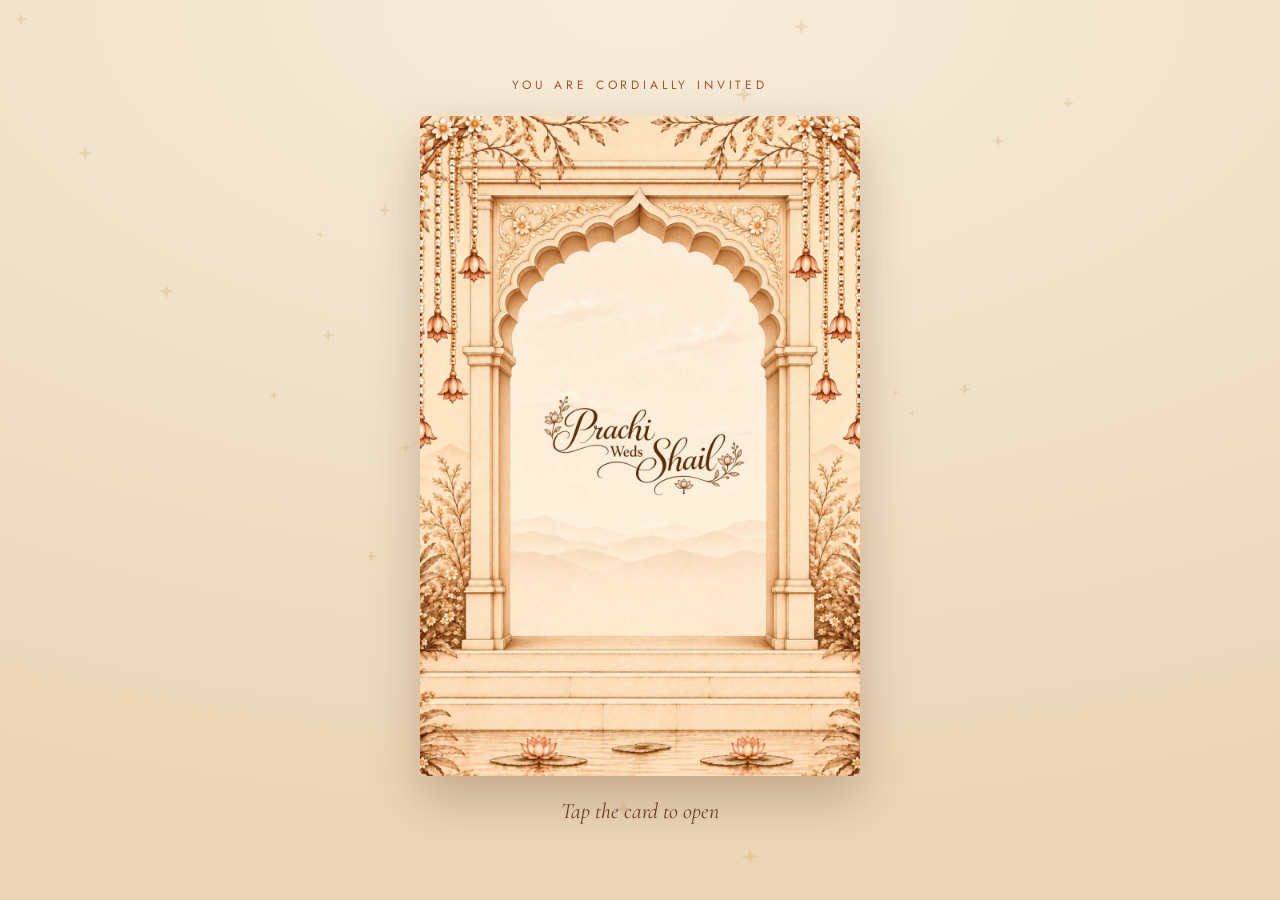
==== commit 8bcb70f4: "Zoom and move around inside the card instead of zooming the page Pinching the card now zooms the car" ====
--- a/index.html
+++ b/index.html
@@ -186,7 +186,7 @@
   .stage.scroll .sdir { display: flex; flex-direction: column; align-items: center; gap: 8px; margin-top: 18px; }
   .stage.scroll .foot, .stage.scroll .arrow { display: none; }
 
-  .stage.shuffle .track { position: relative; display: block; overflow: visible; scroll-snap-type: none; touch-action: pan-y pinch-zoom; user-select: none; -webkit-user-select: none; cursor: pointer; }
+  .stage.shuffle .track { position: relative; display: block; overflow: visible; scroll-snap-type: none; touch-action: none; user-select: none; -webkit-user-select: none; cursor: pointer; }
   .stage.shuffle .slide {
     position: absolute; inset: 0; padding: clamp(6px, 2.5vw, 26px) clamp(4px, 2.5vw, 28px); scroll-snap-align: none;
     --tx: 0px; --ty: 0px; --r: 0deg; --s: 1;
@@ -203,7 +203,9 @@
   .stage.shuffle .slide.flyin { animation: flyin 1.2s cubic-bezier(.2,.8,.2,1); }
   @keyframes fly { 0% { transform: translateX(var(--dx, 0px)) rotate(var(--dr, 0deg)); z-index: 14; } 45% { transform: translateX(calc(112% * var(--fx, 1))) rotate(calc(11deg * var(--fx, 1))); z-index: 14; } 46% { z-index: 0; } 100% { z-index: 0; } }
   @keyframes flyin { 0% { transform: translateX(-112%) rotate(-11deg); z-index: 14; } 100% { z-index: 14; } }
-  .stage.shuffle.zoomed .track { touch-action: manipulation; cursor: auto; }
+  .stage.shuffle .slide.zoomed-in { overflow: hidden; }
+  .track.ptr:focus-visible { outline: none; }
+  .stage.shuffle.cardzoom .track { cursor: grab; }
   .stage.shuffle .shufflehint { display: block; text-align: center; font-size: 12px; letter-spacing: .1em; color: var(--gold-soft); opacity: .8; margin: 0; }
 
   .modes { position: relative; min-height: 36px; }
@@ -365,6 +367,7 @@
     return 'https://www.google.com/maps/search/?api=1&query=' + encodeURIComponent(s.dataset.q);
   }
   function setActive(i, dir, prev) {
+    resetZoom(false);
     current = i;
     tabs.forEach(function (t, k) {
       if (k === i) t.setAttribute('aria-current', 'true'); else t.removeAttribute('aria-current');
@@ -408,6 +411,7 @@
     });
   });
   track.addEventListener('keydown', function (e) {
+    track.classList.remove('ptr');
     if (mode === 'scroll') return;
     if (e.key === 'ArrowRight') { e.preventDefault(); step(1); }
     if (e.key === 'ArrowLeft') { e.preventDefault(); step(-1); }
@@ -447,51 +451,98 @@
   }
   Object.keys(modeBtns).forEach(function (k) { modeBtns[k].addEventListener('click', function () { setMode(k); }); });
 
-  /* tap or swipe the card stack: the card follows the finger, a pinch never shuffles */
-  var px = null, py = 0, pt = 0, dragging = false, ptrs = {}, nPtrs = 0, multi = false;
-  function zoomed() { return !!(window.visualViewport && visualViewport.scale > 1.1); }
-  function syncZoom() { stage.classList.toggle('zoomed', zoomed()); }
-  if (window.visualViewport) visualViewport.addEventListener('resize', syncZoom);
+  /* card stack gestures, all handled here so every phone behaves the same:
+     one finger: tap = next card, swipe = next/previous (the card follows the finger);
+     two fingers: pinch to zoom the card; while zoomed, one finger moves around and a tap zooms back out */
+  var pts = {}, nPts = 0, gesture = null, sx = 0, sy = 0, st = 0;
+  var z = 1, tx = 0, ty = 0, z0 = 1, t0x = 0, t0y = 0, d0 = 1, m0x = 0, m0y = 0, cx = 0, cy = 0;
+  var MAXZ = 4, hintEl = document.querySelector('.shufflehint'), hintText = hintEl ? hintEl.textContent : '';
+  function cardImg() { return slides[current].querySelector('img'); }
+  function drawn(im) {   /* size of the card as drawn inside its box (object-fit: contain) */
+    var bw = im.offsetWidth, bh = im.offsetHeight, ar = (im.naturalWidth || 2) / (im.naturalHeight || 3);
+    var dw = Math.min(bw, bh * ar); return { bw: bw, bh: bh, dw: dw, dh: dw / ar };
+  }
+  function clampPan() {
+    var d = drawn(cardImg());
+    var mx = Math.max(0, (d.dw * z - d.bw) / 2), my = Math.max(0, (d.dh * z - d.bh) / 2);
+    tx = Math.max(-mx, Math.min(mx, tx)); ty = Math.max(-my, Math.min(my, ty));
+  }
+  function applyZoom(animate) {
+    var im = cardImg();
+    im.style.transition = animate ? 'transform .25s ease' : 'none';
+    im.style.transform = z > 1 ? 'translate(' + tx + 'px,' + ty + 'px) scale(' + z + ')' : '';
+    slides[current].classList.toggle('zoomed-in', z > 1);
+    stage.classList.toggle('cardzoom', z > 1);
+    if (hintEl) hintEl.textContent = z > 1 ? 'Drag to move around \u00b7 tap to zoom out' : hintText;
+  }
+  function resetZoom(animate) { if (z === 1 && !tx && !ty) return; z = 1; tx = 0; ty = 0; applyZoom(animate); }
+  function centre() {   /* untransformed centre of the card on screen */
+    var r = cardImg().getBoundingClientRect(); cx = r.left + r.width / 2 - tx; cy = r.top + r.height / 2 - ty;
+  }
   function settle(s) {
     if (!s) return;
     s.style.transition = 'transform .28s cubic-bezier(.2,.8,.2,1)';
     s.style.transform = '';
     setTimeout(function () { s.style.transition = ''; }, 300);
   }
-  function forget(e) { if (ptrs[e.pointerId]) { delete ptrs[e.pointerId]; nPtrs--; } }
+  function two() { var k = Object.keys(pts); return [pts[k[0]], pts[k[1]]]; }
+  function startPinch() {
+    var p = two(); d0 = Math.hypot(p[0].x - p[1].x, p[0].y - p[1].y) || 1;
+    m0x = (p[0].x + p[1].x) / 2; m0y = (p[0].y + p[1].y) / 2; z0 = z; t0x = tx; t0y = ty; centre();
+  }
+  function startOne(x, y) { sx = x; sy = y; st = Date.now(); t0x = tx; t0y = ty; }
   track.addEventListener('dragstart', function (e) { e.preventDefault(); });
+  track.addEventListener('gesturestart', function (e) { e.preventDefault(); });   /* older iPhones: no page zoom on the card */
   track.addEventListener('pointerdown', function (e) {
+    track.classList.add('ptr');
     if (mode !== 'shuffle') return;
-    if (e.isPrimary) { ptrs = {}; nPtrs = 0; multi = false; }   /* every new touch starts clean */
-    if (!ptrs[e.pointerId]) { ptrs[e.pointerId] = 1; nPtrs++; }
-    if (nPtrs > 1) { multi = true; if (dragging) settle(slides[current]); px = null; dragging = false; return; }
-    if (zoomed()) { px = null; return; }
-    px = e.clientX; py = e.clientY; pt = Date.now(); dragging = false;
+    if (e.isPrimary || !nPts) { pts = {}; nPts = 0; gesture = null; }   /* every new touch starts clean */
+    if (!pts[e.pointerId]) nPts++;
+    pts[e.pointerId] = { x: e.clientX, y: e.clientY };
     if (e.pointerType === 'mouse') { try { track.setPointerCapture(e.pointerId); } catch (err) {} }
+    if (nPts === 1) startOne(e.clientX, e.clientY);
+    else if (nPts === 2) { if (gesture === 'swipe') settle(slides[current]); gesture = 'pinch'; startPinch(); }
   });
   track.addEventListener('pointermove', function (e) {
-    if (px === null || multi || shuffleBusy) return;
-    var dx = e.clientX - px, dy = e.clientY - py;
-    if (!dragging && Math.abs(dx) > 10 && Math.abs(dx) > Math.abs(dy)) dragging = true;
-    if (dragging && !reduce) {
+    if (!pts[e.pointerId]) return;
+    pts[e.pointerId] = { x: e.clientX, y: e.clientY };
+    if (gesture === 'pinch' && nPts >= 2) {
+      var p = two(), d = Math.hypot(p[0].x - p[1].x, p[0].y - p[1].y), mx = (p[0].x + p[1].x) / 2, my = (p[0].y + p[1].y) / 2;
+      z = Math.max(1, Math.min(MAXZ, z0 * d / d0));
+      tx = mx - cx - z * (m0x - cx - t0x) / z0; ty = my - cy - z * (m0y - cy - t0y) / z0;
+      clampPan(); applyZoom(false); return;
+    }
+    if (nPts !== 1) return;
+    var dx = e.clientX - sx, dy = e.clientY - sy;
+    if (z > 1 || gesture === 'pan') {
+      if (gesture === null && Math.abs(dx) + Math.abs(dy) > 6) gesture = 'pan';
+      if (gesture === 'pan') { tx = t0x + dx; ty = t0y + dy; clampPan(); applyZoom(false); }
+      return;
+    }
+    if (shuffleBusy) return;
+    if (gesture === null && Math.abs(dx) > 10 && Math.abs(dx) > Math.abs(dy)) gesture = 'swipe';
+    if (gesture === 'swipe' && !reduce) {
       var s = slides[current];
       s.style.transition = 'none';
       s.style.transform = 'translateX(' + dx + 'px) rotate(' + (dx * 0.03) + 'deg)';
     }
   });
-  track.addEventListener('pointercancel', function (e) {
-    forget(e);
-    if (dragging) settle(slides[current]);
-    px = null; dragging = false;
-  });
-  track.addEventListener('pointerup', function (e) {
-    forget(e);
-    if (px === null) return;
-    var dx = e.clientX - px, dy = e.clientY - py, quick = Date.now() - pt < 300, wasDrag = dragging;
-    px = null; dragging = false;
-    var s = slides[current];
-    if (multi || zoomed() || shuffleBusy) { if (wasDrag) settle(s); return; }
-    if (wasDrag && (Math.abs(dx) > 60 || (quick && Math.abs(dx) > 25))) {
+  function lift(e, cancelled) {
+    if (!pts[e.pointerId]) return;
+    delete pts[e.pointerId]; nPts--;
+    if (gesture === 'pinch') {
+      if (nPts === 1) { var k = Object.keys(pts)[0]; startOne(pts[k].x, pts[k].y); gesture = 'pan'; }   /* one finger left: keep moving */
+      if (z < 1.08) resetZoom(true);
+      return;
+    }
+    if (nPts > 0) return;
+    var g = gesture; gesture = null;
+    var dx = e.clientX - sx, dy = e.clientY - sy, quick = Date.now() - st < 300, s = slides[current];
+    if (g === 'pan') { if (z < 1.08) resetZoom(true); return; }
+    if (cancelled) { if (g === 'swipe') settle(s); return; }
+    if (z > 1) { if (Math.abs(dx) < 12 && Math.abs(dy) < 12) resetZoom(true); return; }   /* tap while zoomed: zoom out */
+    if (shuffleBusy) { if (g === 'swipe') settle(s); return; }
+    if (g === 'swipe' && (Math.abs(dx) > 60 || (quick && Math.abs(dx) > 25))) {
       if (dx < 0) {   /* swipe left: this card flies off to the left from where the finger left it */
         s.style.setProperty('--dx', dx + 'px'); s.style.setProperty('--dr', (dx * 0.03) + 'deg'); s.style.setProperty('--fx', '-1');
         s.style.transition = ''; s.style.transform = '';
@@ -500,9 +551,11 @@
         settle(s);
         step(-1);
       }
-    } else if (wasDrag) settle(s);
+    } else if (g === 'swipe') settle(s);
     else if (Math.abs(dx) < 12 && Math.abs(dy) < 12) step(1);
-  });
+  }
+  track.addEventListener('pointerup', function (e) { lift(e, false); });
+  track.addEventListener('pointercancel', function (e) { lift(e, true); });
 
   if ('IntersectionObserver' in window) {
     var seenIO = new IntersectionObserver(function (es) {
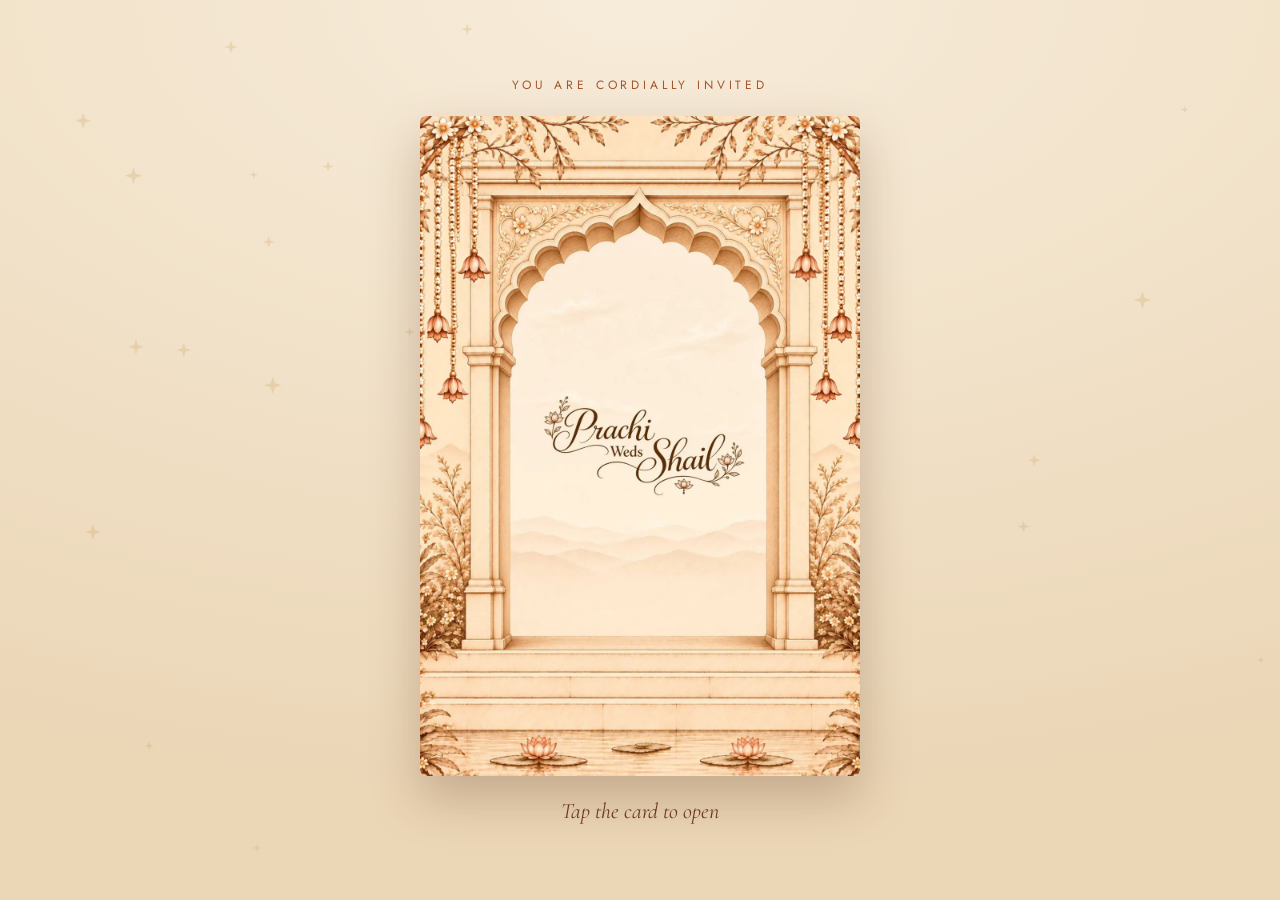
==== commit ad2ec12f: "Clean up the invite code and make it load twice as fast - One shared invite.css and invite.js for al" ====
--- a/index.html
+++ b/index.html
@@ -4,9 +4,12 @@
 <meta charset="utf-8">
 <meta name="viewport" content="width=device-width, initial-scale=1, viewport-fit=cover">
 <title>Prachi &amp; Shail Wedding Invite</title>
+<link rel="icon" href="data:,">
+<link rel="preload" href="cards/cover-base.webp" as="image" type="image/webp" fetchpriority="high">
 <link rel="preconnect" href="https://fonts.googleapis.com">
 <link rel="preconnect" href="https://fonts.gstatic.com" crossorigin>
-<link rel="stylesheet" href="https://fonts.googleapis.com/css2?family=Cormorant+Garamond:ital,wght@0,500;0,600;1,500&family=Jost:wght@400;500&family=Pinyon+Script&display=swap">
+<link rel="stylesheet" href="https://fonts.googleapis.com/css2?family=Cormorant+Garamond:ital,wght@1,500&family=Jost:wght@400;500&display=swap">
+<link rel="stylesheet" href="invite.css?v=20261111">
 <meta name="description" content="With joy in our hearts, we warmly request the honour of your presence as we celebrate the wedding of Prachi and Shail. 23 to 25 December 2026, Anand, Gujarat.">
 <meta name="theme-color" content="#f7ecda">
 <meta property="og:type" content="website">
@@ -24,280 +27,41 @@
 <meta name="twitter:title" content="Prachi &amp; Shail | Wedding Invitation">
 <meta name="twitter:description" content="With joy in our hearts, we warmly request the honour of your presence as we celebrate the wedding of Prachi and Shail. 23 to 25 December 2026, Anand, Gujarat.">
 <meta name="twitter:image" content="https://ppanchasara.github.io/prachi-weds-shail/og-image.jpg">
-<link rel="preload" href="cards/cover-base.jpg" as="image">
-<style>:root{padding-top:env(safe-area-inset-top,0px);padding-bottom:env(safe-area-inset-bottom,0px)}img{max-width:100%}[hidden]{display:none!important}</style>
-<style>
-  /* Layout: her arched cover with a terracotta seal opens onto a stack of shuffling cards on warm parchment, with petals drifting down. */
-  :root {
-    --ground: #f7ecda;
-    --ground-deep: #ebd6b6;
-    --door: #e3c9a3;
-    --gold: #a4552e;
-    --gold-soft: #6e3b23;
-    --text: #5b3220;
-    --on-accent: #fff8ee;
-    --script: "Pinyon Script", "Snell Roundhand", cursive;
-    --display: "Cormorant Garamond", "Cormorant", Georgia, serif;
-    --body: "Jost", "Futura", "Century Gothic", system-ui, sans-serif;
-    color-scheme: light;
-  }
-  * { box-sizing: border-box; }
-  html, body { height: 100%; }
-  html { overflow: hidden; overscroll-behavior: none; }   /* one-screen page: the tilted back card must not let the page wobble sideways */
-  body {
-    margin: 0;
-    background: radial-gradient(120% 90% at 50% 0%, var(--ground) 0%, var(--ground-deep) 100%) var(--ground-deep);
-    color: var(--text);
-    font-family: var(--body);
-    padding-block: 12px;
-    padding-left: max(clamp(8px, 2.5vw, 16px), env(safe-area-inset-left, 0px));
-    padding-right: max(clamp(8px, 2.5vw, 16px), env(safe-area-inset-right, 0px));
-    overflow: hidden;
-  }
-  button { font: inherit; color: inherit; }
-  :focus-visible { outline: 2px solid var(--gold-soft); outline-offset: 3px; }
-
-  /* ---------- Ambient layers ---------- */
-  .sky { position: fixed; inset: 0; z-index: 0; pointer-events: none; overflow: hidden; }
-  .spark {
-    position: absolute; background: var(--gold);
-    clip-path: polygon(50% 0, 62% 38%, 100% 50%, 62% 62%, 50% 100%, 38% 62%, 0 50%, 38% 38%);
-    opacity: .2; animation: twinkle var(--d, 3s) ease-in-out var(--delay, 0s) infinite;
-  }
-  @keyframes twinkle { 0%,100% { opacity: .12; transform: scale(.6) rotate(0deg); } 50% { opacity: .95; transform: scale(1.1) rotate(25deg); } }
-  #petals { position: fixed; inset: 0; width: 100%; height: 100%; z-index: 5; pointer-events: none; }
-
-  /* ---------- Cards ---------- */
-  .stage {
-    position: relative; z-index: 1;
-    height: 100%; display: flex; flex-direction: column; gap: 10px;
-    max-width: 980px; margin: 0 auto;
-  }
-  .stage[inert] { visibility: hidden; }
-  .tabs {
-    display: flex; gap: 8px; overflow-x: auto; scrollbar-width: none;
-    padding: 2px 0 6px; justify-content: safe center;
-  }
-  .tabs::-webkit-scrollbar { display: none; }
-  .tab {
-    flex: 0 0 auto; cursor: pointer;
-    background: transparent; border: 1px solid rgba(164,85,46,.32); border-radius: 999px;
-    padding: 7px 14px; line-height: 1.15; text-align: center;
-    font-family: var(--body); font-size: 12px; letter-spacing: .12em; text-transform: uppercase;
-    color: var(--gold-soft);
-    opacity: 0; transform: translateY(-8px);
-    transition: background .25s, color .25s, border-color .25s;
-  }
-  .tab small { display: block; font-size: 10px; letter-spacing: .08em; opacity: .75; margin-top: 2px; text-transform: none; }
-  .tab[aria-current="true"] { background: var(--gold); border-color: var(--gold); color: var(--ground-deep); }
-  .tab[aria-current="true"] small { opacity: .8; }
-  .stage.revealed .tab { animation: dropin .7s cubic-bezier(.2,.8,.2,1) both; animation-delay: calc(.3s + var(--i, 0) * 80ms); }
-  @keyframes dropin { from { opacity: 0; transform: translateY(-8px); } to { opacity: 1; transform: none; } }
-
-  .viewport { position: relative; flex: 1 1 0; min-height: 0; }
-  .modes, .tabs, .foot, .shufflehint { flex-shrink: 0; }
-  .track {
-    height: 100%; display: flex; overflow-x: auto; overflow-y: hidden;
-    scroll-snap-type: x mandatory; scrollbar-width: none; scroll-behavior: smooth;
-    overscroll-behavior-x: contain;
-  }
-  .track::-webkit-scrollbar { display: none; }
-  .slide { flex: 0 0 100%; height: 100%; min-width: 0; scroll-snap-align: center; scroll-snap-stop: always; padding: 4px 2px; }
-  .slide img {
-    display: block; width: 100%; height: 100%; object-fit: contain;
-    filter: drop-shadow(0 14px 26px rgba(92,50,24,.26));
-    opacity: 0; transform: translateY(26px) scale(.94);
-    transition: opacity .7s ease, transform .9s cubic-bezier(.2,.8,.2,1);
-  }
-  .stage.revealed .slide img { opacity: .45; transform: scale(.93); transition-delay: .25s; }
-  .stage.revealed .slide.is-active img { opacity: 1; transform: none; transition-delay: .25s; }
-  .stage.settled .slide img, .stage.settled .slide.is-active img { transition-delay: 0s; }
-
-  .arrow {
-    display: none; position: absolute; top: 50%; translate: 0 -50%;
-    width: 44px; height: 44px; border-radius: 50%; cursor: pointer;
-    background: rgba(247,236,218,.88); border: 1px solid rgba(164,85,46,.45); color: var(--gold-soft);
-    font-size: 20px; line-height: 1;
-  }
-  .arrow:hover { background: var(--gold); color: var(--ground-deep); }
-  .arrow.prev { left: 0; } .arrow.next { right: 0; }
-  @media (min-width: 760px) { .arrow { display: block; } }
-
-  .foot { display: flex; flex-direction: column; align-items: center; gap: 6px; min-height: 64px; justify-content: center; }
-  .foot[hidden] { display: none; }
-  .where { font-size: 13px; color: var(--text); opacity: .85; text-align: center; margin: 0; text-wrap: balance; }
-  .go {
-    display: inline-flex; align-items: center; gap: 8px; text-decoration: none; cursor: pointer;
-    background: var(--gold); color: var(--ground-deep);
-    font-family: var(--body); font-weight: 500; font-size: 13px; letter-spacing: .14em; text-transform: uppercase;
-    padding: 11px 20px; border-radius: 999px; transition: background .2s;
-  }
-  .go:hover { background: var(--gold-soft); }
-
-  /* ---------- Envelope intro ---------- */
-  .intro {
-    position: fixed; inset: 0; z-index: 20;
-    display: flex; flex-direction: column; align-items: center; justify-content: center; gap: 22px; text-align: center;
-    padding-block: 12px;
-    padding-left: max(clamp(8px, 2.5vw, 16px), env(safe-area-inset-left, 0px));
-    padding-right: max(clamp(8px, 2.5vw, 16px), env(safe-area-inset-right, 0px));
-    transition: opacity .7s ease, transform .9s ease;
-  }
-  .intro[hidden] { display: none; }
-  .intro.leaving { opacity: 0; transform: scale(1.12) translateY(-2%); pointer-events: none; }
-  .eyebrow { font-family: var(--body); font-size: 12px; letter-spacing: .32em; text-transform: uppercase; color: var(--gold); margin: 0; }
-  .envelope {
-    all: unset; cursor: pointer; position: relative; display: block;
-    width: min(100%, 560px); border-radius: 6px;
-    box-shadow: 0 22px 50px rgba(92,50,24,.28);
-    transition: transform .35s ease;
-  }
-  .envelope:hover { transform: translateY(-3px); }
-  .envelope:focus-visible { outline: 2px solid var(--gold-soft); outline-offset: 6px; }
-  .envelope img { display: block; width: 100%; height: auto; border-radius: 6px; }
-  .envelope .ring {
-    position: absolute; left: 49.9%; top: 70.6%; width: 14%; aspect-ratio: 1; border-radius: 50%;
-    translate: -50% -50%; border: 1.5px solid var(--gold); pointer-events: none;
-    animation: ring 2.4s ease-out infinite;
-  }
-  @keyframes ring { from { transform: scale(1); opacity: .9; } to { transform: scale(1.9); opacity: 0; } }
-  .hint { font-family: var(--display); font-style: italic; font-size: 22px; color: var(--gold-soft); margin: 0; animation: breathe 2.6s ease-in-out infinite; }
-  @keyframes breathe { 0%,100% { opacity: .5 } 50% { opacity: 1 } }
-
-  /* ---------- Viewing styles: scroll, swipe, shuffle ---------- */
-  .modes { display: flex; justify-content: center; }
-  .seg { display: inline-flex; border: 1px solid rgba(164,85,46,.32); border-radius: 999px; padding: 2px; gap: 2px; }
-  .seg button {
-    all: unset; cursor: pointer; padding: 5px 14px; border-radius: 999px;
-    font-family: var(--body); font-size: 11px; letter-spacing: .14em; text-transform: uppercase; color: var(--gold-soft);
-    transition: background .25s, color .25s;
-  }
-  .seg button[aria-pressed="true"] { background: var(--gold); color: var(--ground-deep); }
-  .seg button:focus-visible { outline: 2px solid var(--gold-soft); outline-offset: 2px; }
-  .sdir, .shufflehint { display: none; }
-
-  .stage.scroll .track { display: block; overflow-x: hidden; overflow-y: auto; scroll-snap-type: none; }
-  .stage.scroll .slide { height: auto; padding: 18px 2px 34px; scroll-snap-align: none; scroll-snap-stop: normal; }
-  .stage.scroll .slide:last-child { padding-bottom: 80px; }
-  .stage.scroll .slide img { height: auto; max-width: 460px; margin-inline: auto; }
-  .stage.scroll.revealed .slide img { opacity: 0; transform: translateY(46px) scale(.95); transition-delay: 0s; }
-  .stage.scroll.revealed .slide.seen img { opacity: 1; transform: none; transition-delay: .25s; }
-  .stage.scroll.settled .slide.seen img { transition-delay: 0s; }
-  .stage.scroll .sdir { display: flex; flex-direction: column; align-items: center; gap: 8px; margin-top: 18px; }
-  .stage.scroll .foot, .stage.scroll .arrow { display: none; }
-
-  .stage.shuffle .track { position: relative; display: block; overflow: visible; scroll-snap-type: none; touch-action: none; user-select: none; -webkit-user-select: none; cursor: pointer; }
-  .stage.shuffle .slide {
-    position: absolute; inset: 0; padding: clamp(6px, 2.5vw, 26px) clamp(4px, 2.5vw, 28px); scroll-snap-align: none;
-    --tx: 0px; --ty: 0px; --r: 0deg; --s: 1;
-    transform: translate(var(--tx), var(--ty)) rotate(var(--r)) scale(var(--s));
-    transform-origin: 50% 85%;
-    z-index: calc(12 - var(--d, 0));
-    transition: transform 1.1s cubic-bezier(.25,.8,.25,1), filter 1.1s ease, opacity .6s ease;
-  }
-  .stage.shuffle .slide[data-d="1"] { --tx: 18px; --ty: -12px; --r: 3.5deg; --s: .97; filter: brightness(.92); }
-  .stage.shuffle .slide[data-d="2"] { --tx: -18px; --ty: -18px; --r: -3.5deg; --s: .94; filter: brightness(.84); }
-  .stage.shuffle .slide[data-d="3"] { --ty: -22px; --s: .9; filter: brightness(.6); opacity: 0; transition-delay: 0s, 0s, .3s; }
-  .stage.shuffle.revealed .slide img, .stage.shuffle.revealed .slide.is-active img { opacity: 1; transform: none; transition-delay: 0s; }
-  .stage.shuffle .slide.fly { animation: fly 1.2s cubic-bezier(.45,0,.25,1); }
-  .stage.shuffle .slide.flyin { animation: flyin 1.2s cubic-bezier(.2,.8,.2,1); }
-  @keyframes fly { 0% { transform: translateX(var(--dx, 0px)) rotate(var(--dr, 0deg)); z-index: 14; } 45% { transform: translateX(calc(112% * var(--fx, 1))) rotate(calc(11deg * var(--fx, 1))); z-index: 14; } 46% { z-index: 0; } 100% { z-index: 0; } }
-  @keyframes flyin { 0% { transform: translateX(-112%) rotate(-11deg); z-index: 14; } 100% { z-index: 14; } }
-  .stage.shuffle .slide.zoomed-in { overflow: hidden; }
-  .track.ptr:focus-visible { outline: none; }
-  .stage.shuffle.cardzoom .track { cursor: grab; }
-  .stage.shuffle .shufflehint { display: block; text-align: center; font-size: 12px; letter-spacing: .1em; color: var(--gold-soft); opacity: .8; margin: 0; }
-
-  .modes { position: relative; min-height: 36px; }
-  .back {
-    all: unset; cursor: pointer; position: absolute; left: 0; top: 50%; translate: 0 -50%;
-    width: 34px; height: 34px; border-radius: 50%; border: 1px solid rgba(164,85,46,.32);
-    display: grid; place-items: center; color: var(--gold-soft); transition: background .25s, color .25s;
-  }
-  .back:hover { background: var(--gold); color: var(--ground-deep); }
-  .back:focus-visible { outline: 2px solid var(--gold-soft); outline-offset: 2px; }
-  .back svg { width: 18px; height: 18px; }
-
-  .sound {
-    all: unset; cursor: pointer; position: absolute; right: 0; top: 50%; translate: 0 -50%;
-    width: 34px; height: 34px; border-radius: 50%; border: 1px solid rgba(164,85,46,.32);
-    display: grid; place-items: center; color: var(--gold-soft); transition: background .25s, color .25s;
-  }
-  .sound:hover { background: var(--gold); color: var(--ground-deep); }
-  .sound:focus-visible { outline: 2px solid var(--gold-soft); outline-offset: 2px; }
-  .sound svg { width: 18px; height: 18px; }
-  .sound .off { display: none; }
-  .sound[aria-pressed="false"] .on { display: none; }
-  .sound[aria-pressed="false"] .off { display: block; }
-
-  /* ---------- Prachi's side ---------- */
-  html { overflow: hidden; overscroll-behavior: none; }   /* one-screen page: the tilted back card must not let the page wobble sideways */
-  .spark { background: #c38d3f; }
-  .tab[aria-current="true"], .go, .arrow:hover, .back:hover, .sound:hover { color: var(--on-accent); }
-  .go:hover { background: var(--gold-soft); }
-  .envelope { width: min(100%, 440px, calc((100vh - 190px) * .667)); width: min(100%, 440px, calc((100dvh - 190px) * .667)); }
-  /* title page: the brass bells on the garlands sway gently from where they hang */
-  .envelope { overflow: hidden; }
-  .envelope .bell { position: absolute; display: block; max-width: none; pointer-events: none;
-    transform-origin: var(--ox) var(--oy); animation: sway var(--dur) ease-in-out var(--delay) infinite alternate; will-change: transform; }
-  @keyframes sway { from { transform: rotate(var(--a0)); } to { transform: rotate(var(--a1)); } }
-  .pseal {
-    position: absolute; left: 50%; top: 73%; width: 21%; aspect-ratio: 1; translate: -50% -50%;
-    border-radius: 50%; display: flex; align-items: center; justify-content: center;
-    background: radial-gradient(circle at 34% 28%, #e3a46a 0%, #b8642f 55%, #8c4520 100%);
-    box-shadow: 0 6px 16px rgba(92,50,24,.45), inset 0 0 0 2px rgba(255,236,210,.45), inset 0 0 0 6px rgba(140,69,32,.35);
-    font-family: var(--display); font-weight: 600; color: #fff3e2; letter-spacing: .06em;
-    font-size: clamp(15px, 4.6vw, 22px); pointer-events: none;
-  }
-  .pseal i { display: inline-block; width: 1px; height: 1.1em; background: rgba(255,243,226,.75); margin: 0 .3em; }
-  .envelope .ring { top: 73%; width: 21%; border-color: #b8642f; }
-  @media (prefers-reduced-motion: reduce) {
-    .envelope .bell { animation: none; }
-  }
-
-  @media (prefers-reduced-motion: reduce) {
-    .intro, .envelope, .slide img, .tab { transition: none; }
-    .spark, .envelope .ring, .hint { animation: none; }
-    .stage.revealed .tab { animation: none; opacity: 1; transform: none; }
-    .stage.revealed .slide img { opacity: .45; transform: scale(.93); }
-    .stage.revealed .slide.is-active img { opacity: 1; transform: none; }
-    .track { scroll-behavior: auto; }
-    .stage.shuffle .slide.fly, .stage.shuffle .slide.flyin { animation: none; }
-  }
-</style>
 </head>
 <body>
-
 
 <div class="sky" id="sky" aria-hidden="true"></div>
 <canvas id="petals" aria-hidden="true"></canvas>
 
 <main style="height:100%">
-  <section class="stage shuffle" id="stage" aria-label="Invitation cards" inert>
-    <div class="modes"><button class="back" id="back" type="button" aria-label="Back to the envelope" title="Back to the envelope"><svg viewBox="0 0 24 24" fill="none" stroke="currentColor" stroke-width="1.6" stroke-linecap="round" stroke-linejoin="round" aria-hidden="true"><rect x="3" y="5" width="18" height="14" rx="2"/><path d="M3 7l9 6 9-6"/></svg></button><button class="sound" id="sound" type="button" aria-pressed="true" aria-label="Mute music" title="Mute music"><svg viewBox="0 0 24 24" fill="none" stroke="currentColor" stroke-width="1.6" stroke-linecap="round" stroke-linejoin="round" aria-hidden="true"><path d="M4 9.5h3.5L12 5.5v13l-4.5-4H4z"/><path class="on" d="M15.5 9a4 4 0 0 1 0 6M18 6.5a7.5 7.5 0 0 1 0 11"/><path class="off" d="M16 9.5l5 5M21 9.5l-5 5"/></svg></button></div>
+  <section class="stage" id="stage" aria-label="Invitation cards" inert>
+    <div class="bar">
+      <button class="round back" id="back" type="button" aria-label="Back to the envelope" title="Back to the envelope"><svg viewBox="0 0 24 24" fill="none" stroke="currentColor" stroke-width="1.6" stroke-linecap="round" stroke-linejoin="round" aria-hidden="true"><rect x="3" y="5" width="18" height="14" rx="2"/><path d="M3 7l9 6 9-6"/></svg></button>
+      <button class="round sound" id="sound" type="button" aria-pressed="true" aria-label="Mute music" title="Mute music"><svg viewBox="0 0 24 24" fill="none" stroke="currentColor" stroke-width="1.6" stroke-linecap="round" stroke-linejoin="round" aria-hidden="true"><path d="M4 9.5h3.5L12 5.5v13l-4.5-4H4z"/><path class="on" d="M15.5 9a4 4 0 0 1 0 6M18 6.5a7.5 7.5 0 0 1 0 11"/><path class="off" d="M16 9.5l5 5M21 9.5l-5 5"/></svg></button>
+    </div>
     <nav class="tabs" id="tabs" aria-label="Invitation sections"></nav>
     <div class="viewport">
-      <div class="track" id="track" tabindex="0" aria-label="Swipe through the invitation cards">
+      <div class="track" id="track" tabindex="0" aria-label="Invitation cards: tap or swipe for the next one, pinch to zoom in">
         <article class="slide" data-tab="Wedding" data-sub="25 Dec" data-where="Aarambh Party Plot, B/h Akshar Farm, Anand" data-q="Aarambh party plot Anand" data-ll="22.5459774,72.9492228" data-pid="ChIJVSWIbZpNXjkR03FnlwYd9Co">
-          <img src="cards/wedding.jpg" alt="Mangal Parinay of Prachi and Shail, 25 December 2026. Jaan Aagman 5:00 pm, Hast Melap 6:00 pm, followed by dinner, at Aarambh Party Plot, behind Akshar Farm, Anand. No gifts, only blessings.">
+          <picture><source srcset="cards/wedding.webp" type="image/webp"><img src="cards/wedding.jpg" alt="Mangal Parinay of Prachi and Shail, 25 December 2026. Jaan Aagman 5:00 pm, Hast Melap 6:00 pm, followed by dinner, at Aarambh Party Plot, behind Akshar Farm, Anand. No gifts, only blessings." decoding="async" fetchpriority="low"></picture>
         </article>
         <article class="slide" data-tab="Mehendi" data-sub="23 Dec" data-where="Kalrav Nature Park, Vehrakhadi, Anand" data-q="Kalrav Nature Park Kherda" data-ll="22.524055,73.088278" data-pid="ChIJD9JkPAA1XjkRq6c7IEMFHyQ">
-          <img src="cards/mehendi.jpg" alt="Mehendi ka Rang, 23 December 2026 at 5:00 pm, followed by dinner, at Kalrav Nature Park, Vehrakhadi, Anand.">
+          <picture><source srcset="cards/mehendi.webp" type="image/webp"><img src="cards/mehendi.jpg" alt="Mehendi ka Rang, 23 December 2026 at 5:00 pm, followed by dinner, at Kalrav Nature Park, Vehrakhadi, Anand." decoding="async" fetchpriority="low"></picture>
         </article>
         <article class="slide" data-tab="Haldi" data-sub="24 Dec" data-where="Parijat Party Plot, B/h Akshar Farm, Anand" data-q="Parijat Party Plot Anand" data-ll="22.5476311,72.9488855" data-pid="ChIJh4Avbj5NXjkRNtnHjWjsErw">
-          <img src="cards/haldi.jpg" alt="Mangalik Avsaro: Grah Shanti, Mandap Muhurt and Haldi on 24 December 2026 from 8:00 am, followed by lunch, at Parijat, behind Akshar Farm, Anand.">
+          <picture><source srcset="cards/haldi.webp" type="image/webp"><img src="cards/haldi.jpg" alt="Mangalik Avsaro: Grah Shanti, Mandap Muhurt and Haldi on 24 December 2026 from 8:00 am, followed by lunch, at Parijat, behind Akshar Farm, Anand." decoding="async" fetchpriority="low"></picture>
         </article>
         <article class="slide" data-tab="Sangeet" data-sub="24 Dec" data-where="Aarambh Party Plot, B/h Akshar Farm, Anand" data-q="Aarambh party plot Anand" data-ll="22.5459774,72.9492228" data-pid="ChIJVSWIbZpNXjkR03FnlwYd9Co">
-          <img src="cards/sangeet.jpg" alt="Sangeet Soirée, 24 December 2026 at 6:30 pm, followed by dinner, at Aarambh Party Plot, behind Akshar Farm, Anand.">
+          <picture><source srcset="cards/sangeet.webp" type="image/webp"><img src="cards/sangeet.jpg" alt="Sangeet Soirée, 24 December 2026 at 6:30 pm, followed by dinner, at Aarambh Party Plot, behind Akshar Farm, Anand." decoding="async" fetchpriority="low"></picture>
         </article>
         <article class="slide" data-tab="Warm regards" data-sub="With love" data-where="" data-q="">
-          <img src="cards/regards.jpg" alt="Prachi weds Shail. Warm regards from Hansa and Yoginbhai Panchasara, Jagruti and Ar. Dhaval Panchasara, Hansu Associates, Anand.">
+          <picture><source srcset="cards/regards.webp" type="image/webp"><img src="cards/regards.jpg" alt="Prachi weds Shail. Warm regards from Hansa and Yoginbhai Panchasara, Jagruti and Ar. Dhaval Panchasara, Hansu Associates, Anand." decoding="async" fetchpriority="low"></picture>
         </article>
       </div>
       <button class="arrow prev" id="prev" type="button" aria-label="Previous card">&#8249;</button>
       <button class="arrow next" id="next" type="button" aria-label="Next card">&#8250;</button>
     </div>
-    <p class="shufflehint">Tap or swipe the card to shuffle</p>
+    <p class="hint-line" id="hint-line">Tap or swipe the card to shuffle</p>
     <div class="foot" id="foot" hidden>
       <p class="where" id="where"></p>
       <a class="go" id="go" href="#" target="_blank" rel="noopener">View location</a>
@@ -308,7 +72,7 @@
 <section class="intro" id="intro" aria-label="Wedding invitation cover">
   <p class="eyebrow">You are cordially invited</p>
   <button class="envelope" id="open" type="button" aria-label="Open the invitation">
-    <img src="cards/cover-base.jpg" alt="Prachi weds Shail, written inside a carved sandstone arch hung with garlands of brass bells">
+    <picture><source srcset="cards/cover-base.webp" type="image/webp"><img src="cards/cover-base.jpg" alt="Prachi weds Shail, written inside a carved sandstone arch hung with garlands of brass bells" fetchpriority="high"></picture>
     <img class="bell" src="cards/bells/bell-l5.webp" alt="" style="left:-4.000%;top:15.879%;width:8.091%;height:34.727%;--ox:49.4%;--oy:0.5%;--a0:0.0deg;--a1:-1.5deg;--dur:3.65s;--delay:-0.55s">
     <img class="bell" src="cards/bells/bell-r5.webp" alt="" style="left:95.909%;top:15.879%;width:8.273%;height:34.727%;--ox:49.5%;--oy:0.5%;--a0:0.0deg;--a1:1.5deg;--dur:4.11s;--delay:-0.30s">
     <img class="bell" src="cards/bells/bell-l234.webp" alt="" style="left:1.455%;top:5.879%;width:10.091%;height:37.939%;--ox:48.6%;--oy:1.3%;--a0:0.0deg;--a1:-1.5deg;--dur:3.95s;--delay:-1.44s">
@@ -320,405 +84,7 @@
 </section>
 
 <audio id="music" src="music.mp3" loop preload="auto"></audio>
-
-<script>
-(function () {
-  var reduce = window.matchMedia && window.matchMedia('(prefers-reduced-motion: reduce)').matches;
-  var intro = document.getElementById('intro');
-  var stage = document.getElementById('stage');
-  var track = document.getElementById('track');
-  var tabsEl = document.getElementById('tabs');
-  var foot = document.getElementById('foot');
-  var whereEl = document.getElementById('where');
-  var go = document.getElementById('go');
-  var slides = Array.prototype.slice.call(track.children);
-  var tabs = [];
-  var current = 0;
-  var mode = 'shuffle';
-
-  /* sparkles */
-  var sky = document.getElementById('sky');
-  for (var n = 0; n < 22; n++) {
-    var sp = document.createElement('span');
-    sp.className = 'spark';
-    var sz = 6 + Math.random() * 12;
-    sp.style.cssText = 'left:' + (Math.random() * 100) + '%;top:' + (Math.random() * 100) + '%;width:' + sz + 'px;height:' + sz +
-      'px;--d:' + (2.4 + Math.random() * 3.2) + 's;--delay:-' + (Math.random() * 5) + 's';
-    sky.appendChild(sp);
-  }
-
-  /* tabs */
-  slides.forEach(function (s, i) {
-    var b = document.createElement('button');
-    b.type = 'button';
-    b.className = 'tab';
-    b.style.setProperty('--i', i);
-    b.appendChild(document.createTextNode(s.dataset.tab));
-    var sm = document.createElement('small');
-    sm.textContent = s.dataset.sub;
-    b.appendChild(sm);
-    b.addEventListener('click', function () { goTo(i); });
-    tabsEl.appendChild(b);
-    tabs.push(b);
-  });
-
-  function mapLink(s) {
-    if (s.dataset.ll) return 'https://www.google.com/maps/search/?api=1&query=' + s.dataset.ll + '&query_place_id=' + s.dataset.pid;
-    return 'https://www.google.com/maps/search/?api=1&query=' + encodeURIComponent(s.dataset.q);
-  }
-  function setActive(i, dir, prev) {
-    resetZoom(false);
-    current = i;
-    tabs.forEach(function (t, k) {
-      if (k === i) t.setAttribute('aria-current', 'true'); else t.removeAttribute('aria-current');
-    });
-    slides.forEach(function (s, k) { s.classList.toggle('is-active', k === i); });
-    var n = slides.length;
-    slides.forEach(function (s, k) { var d = (k - i + n) % n; s.style.setProperty('--d', d); s.dataset.d = Math.min(d, 3); });
-    if (mode === 'shuffle' && dir) {
-      var el = dir > 0 ? slides[prev] : slides[i];
-      if (el && (dir < 0 || prev !== i)) { el.classList.remove('fly', 'flyin'); void el.offsetWidth; el.classList.add(dir > 0 ? 'fly' : 'flyin'); }
-    }
-    var s = slides[i];
-    if (s.dataset.q) {
-      foot.hidden = false;
-      whereEl.textContent = s.dataset.where;
-      go.href = mapLink(s);
-    } else {
-      foot.hidden = true;
-    }
-    var t = tabs[i];
-    tabsEl.scrollTo({ left: t.offsetLeft - (tabsEl.clientWidth - t.offsetWidth) / 2, behavior: 'smooth' });
-  }
-  function goTo(i) {
-    i = Math.max(0, Math.min(slides.length - 1, i));
-    if (mode === 'scroll') { track.scrollTo({ top: slides[i].offsetTop }); setActive(i); }
-    else if (mode === 'shuffle') { var p = current; setActive(i, 1, p); }
-    else { track.scrollTo({ left: i * track.clientWidth }); setActive(i); }
-  }
-  var shuffleBusy = false;
-  function step(dir) {
-    if (mode === 'shuffle') { if (shuffleBusy) return; shuffleBusy = true; setTimeout(function () { shuffleBusy = false; }, reduce ? 0 : 550); var p = current; setActive((current + dir + slides.length) % slides.length, dir, p); }
-    else goTo(current + dir);
-  }
-  var raf = 0;
-  track.addEventListener('scroll', function () {
-    cancelAnimationFrame(raf);
-    raf = requestAnimationFrame(function () {
-      if (mode !== 'swipe') return;
-      var i = Math.round(track.scrollLeft / track.clientWidth);
-      if (i !== current && i >= 0 && i < slides.length) setActive(i);
-    });
-  });
-  track.addEventListener('keydown', function (e) {
-    track.classList.remove('ptr');
-    if (mode === 'scroll') return;
-    if (e.key === 'ArrowRight') { e.preventDefault(); step(1); }
-    if (e.key === 'ArrowLeft') { e.preventDefault(); step(-1); }
-  });
-  document.getElementById('prev').addEventListener('click', function () { step(-1); });
-  document.getElementById('next').addEventListener('click', function () { step(1); });
-  window.addEventListener('resize', function () {
-    if (mode !== 'swipe') return;
-    track.style.scrollBehavior = 'auto';
-    track.scrollLeft = current * track.clientWidth;
-    track.style.scrollBehavior = '';
-  });
-
-  /* directions under each card (scroll view) */
-  slides.forEach(function (s) {
-    s.addEventListener('animationend', function () { s.classList.remove('fly', 'flyin'); s.style.removeProperty('--dx'); s.style.removeProperty('--dr'); s.style.removeProperty('--fx'); });
-    if (!s.dataset.q) return;
-    var d = document.createElement('div'); d.className = 'sdir';
-    var p = document.createElement('p'); p.className = 'where'; p.textContent = s.dataset.where;
-    var a = document.createElement('a'); a.className = 'go'; a.target = '_blank'; a.rel = 'noopener'; a.textContent = 'View location';
-    a.href = mapLink(s);
-    d.appendChild(p); d.appendChild(a); s.appendChild(d);
-  });
-
-  /* viewing style */
-  var modeBtns = {};
-  function setMode(m) {
-    mode = m;
-    stage.classList.toggle('scroll', m === 'scroll');
-    stage.classList.toggle('shuffle', m === 'shuffle');
-    Object.keys(modeBtns).forEach(function (k) { modeBtns[k].setAttribute('aria-pressed', k === m ? 'true' : 'false'); });
-    track.style.scrollBehavior = 'auto';
-    track.scrollTop = m === 'scroll' ? slides[current].offsetTop : 0;
-    track.scrollLeft = m === 'swipe' ? current * track.clientWidth : 0;
-    track.style.scrollBehavior = '';
-    setActive(current);
-  }
-  Object.keys(modeBtns).forEach(function (k) { modeBtns[k].addEventListener('click', function () { setMode(k); }); });
-
-  /* card stack gestures, all handled here so every phone behaves the same:
-     one finger: tap = next card, swipe = next/previous (the card follows the finger);
-     two fingers: pinch to zoom the card; while zoomed, one finger moves around and a tap zooms back out */
-  var pts = {}, nPts = 0, gesture = null, sx = 0, sy = 0, st = 0;
-  var z = 1, tx = 0, ty = 0, z0 = 1, t0x = 0, t0y = 0, d0 = 1, m0x = 0, m0y = 0, cx = 0, cy = 0;
-  var MAXZ = 4, hintEl = document.querySelector('.shufflehint'), hintText = hintEl ? hintEl.textContent : '';
-  function cardImg() { return slides[current].querySelector('img'); }
-  function drawn(im) {   /* size of the card as drawn inside its box (object-fit: contain) */
-    var bw = im.offsetWidth, bh = im.offsetHeight, ar = (im.naturalWidth || 2) / (im.naturalHeight || 3);
-    var dw = Math.min(bw, bh * ar); return { bw: bw, bh: bh, dw: dw, dh: dw / ar };
-  }
-  function clampPan() {
-    var d = drawn(cardImg());
-    var mx = Math.max(0, (d.dw * z - d.bw) / 2), my = Math.max(0, (d.dh * z - d.bh) / 2);
-    tx = Math.max(-mx, Math.min(mx, tx)); ty = Math.max(-my, Math.min(my, ty));
-  }
-  function applyZoom(animate) {
-    var im = cardImg();
-    im.style.transition = animate ? 'transform .25s ease' : 'none';
-    im.style.transform = z > 1 ? 'translate(' + tx + 'px,' + ty + 'px) scale(' + z + ')' : '';
-    slides[current].classList.toggle('zoomed-in', z > 1);
-    stage.classList.toggle('cardzoom', z > 1);
-    if (hintEl) hintEl.textContent = z > 1 ? 'Drag to move around \u00b7 tap to zoom out' : hintText;
-  }
-  function resetZoom(animate) { if (z === 1 && !tx && !ty) return; z = 1; tx = 0; ty = 0; applyZoom(animate); }
-  function centre() {   /* untransformed centre of the card on screen */
-    var r = cardImg().getBoundingClientRect(); cx = r.left + r.width / 2 - tx; cy = r.top + r.height / 2 - ty;
-  }
-  function settle(s) {
-    if (!s) return;
-    s.style.transition = 'transform .28s cubic-bezier(.2,.8,.2,1)';
-    s.style.transform = '';
-    setTimeout(function () { s.style.transition = ''; }, 300);
-  }
-  function two() { var k = Object.keys(pts); return [pts[k[0]], pts[k[1]]]; }
-  function startPinch() {
-    var p = two(); d0 = Math.hypot(p[0].x - p[1].x, p[0].y - p[1].y) || 1;
-    m0x = (p[0].x + p[1].x) / 2; m0y = (p[0].y + p[1].y) / 2; z0 = z; t0x = tx; t0y = ty; centre();
-  }
-  function startOne(x, y) { sx = x; sy = y; st = Date.now(); t0x = tx; t0y = ty; }
-  track.addEventListener('dragstart', function (e) { e.preventDefault(); });
-  track.addEventListener('gesturestart', function (e) { e.preventDefault(); });   /* older iPhones: no page zoom on the card */
-  track.addEventListener('pointerdown', function (e) {
-    track.classList.add('ptr');
-    if (mode !== 'shuffle') return;
-    if (e.isPrimary || !nPts) { pts = {}; nPts = 0; gesture = null; }   /* every new touch starts clean */
-    if (!pts[e.pointerId]) nPts++;
-    pts[e.pointerId] = { x: e.clientX, y: e.clientY };
-    if (e.pointerType === 'mouse') { try { track.setPointerCapture(e.pointerId); } catch (err) {} }
-    if (nPts === 1) startOne(e.clientX, e.clientY);
-    else if (nPts === 2) { if (gesture === 'swipe') settle(slides[current]); gesture = 'pinch'; startPinch(); }
-  });
-  track.addEventListener('pointermove', function (e) {
-    if (!pts[e.pointerId]) return;
-    pts[e.pointerId] = { x: e.clientX, y: e.clientY };
-    if (gesture === 'pinch' && nPts >= 2) {
-      var p = two(), d = Math.hypot(p[0].x - p[1].x, p[0].y - p[1].y), mx = (p[0].x + p[1].x) / 2, my = (p[0].y + p[1].y) / 2;
-      z = Math.max(1, Math.min(MAXZ, z0 * d / d0));
-      tx = mx - cx - z * (m0x - cx - t0x) / z0; ty = my - cy - z * (m0y - cy - t0y) / z0;
-      clampPan(); applyZoom(false); return;
-    }
-    if (nPts !== 1) return;
-    var dx = e.clientX - sx, dy = e.clientY - sy;
-    if (z > 1 || gesture === 'pan') {
-      if (gesture === null && Math.abs(dx) + Math.abs(dy) > 6) gesture = 'pan';
-      if (gesture === 'pan') { tx = t0x + dx; ty = t0y + dy; clampPan(); applyZoom(false); }
-      return;
-    }
-    if (shuffleBusy) return;
-    if (gesture === null && Math.abs(dx) > 10 && Math.abs(dx) > Math.abs(dy)) gesture = 'swipe';
-    if (gesture === 'swipe' && !reduce) {
-      var s = slides[current];
-      s.style.transition = 'none';
-      s.style.transform = 'translateX(' + dx + 'px) rotate(' + (dx * 0.03) + 'deg)';
-    }
-  });
-  function lift(e, cancelled) {
-    if (!pts[e.pointerId]) return;
-    delete pts[e.pointerId]; nPts--;
-    if (gesture === 'pinch') {
-      if (nPts === 1) { var k = Object.keys(pts)[0]; startOne(pts[k].x, pts[k].y); gesture = 'pan'; }   /* one finger left: keep moving */
-      if (z < 1.08) resetZoom(true);
-      return;
-    }
-    if (nPts > 0) return;
-    var g = gesture; gesture = null;
-    var dx = e.clientX - sx, dy = e.clientY - sy, quick = Date.now() - st < 300, s = slides[current];
-    if (g === 'pan') { if (z < 1.08) resetZoom(true); return; }
-    if (cancelled) { if (g === 'swipe') settle(s); return; }
-    if (z > 1) { if (Math.abs(dx) < 12 && Math.abs(dy) < 12) resetZoom(true); return; }   /* tap while zoomed: zoom out */
-    if (shuffleBusy) { if (g === 'swipe') settle(s); return; }
-    if (g === 'swipe' && (Math.abs(dx) > 60 || (quick && Math.abs(dx) > 25))) {
-      if (dx < 0) {   /* swipe left: this card flies off to the left from where the finger left it */
-        s.style.setProperty('--dx', dx + 'px'); s.style.setProperty('--dr', (dx * 0.03) + 'deg'); s.style.setProperty('--fx', '-1');
-        s.style.transition = ''; s.style.transform = '';
-        step(1);
-      } else {        /* swipe right: this card slides back and the previous one comes in from the left */
-        settle(s);
-        step(-1);
-      }
-    } else if (g === 'swipe') settle(s);
-    else if (Math.abs(dx) < 12 && Math.abs(dy) < 12) step(1);
-  }
-  track.addEventListener('pointerup', function (e) { lift(e, false); });
-  track.addEventListener('pointercancel', function (e) { lift(e, true); });
-
-  if ('IntersectionObserver' in window) {
-    var seenIO = new IntersectionObserver(function (es) {
-      es.forEach(function (e) { if (e.isIntersecting) e.target.classList.add('seen'); });
-    }, { root: track, threshold: 0.15 });
-    var midIO = new IntersectionObserver(function (es) {
-      es.forEach(function (e) {
-        if (e.isIntersecting && mode === 'scroll') { var i = slides.indexOf(e.target); if (i !== current) setActive(i); }
-      });
-    }, { root: track, rootMargin: '-45% 0px -45% 0px' });
-    slides.forEach(function (s) { seenIO.observe(s); midIO.observe(s); });
-  } else {
-    slides.forEach(function (s) { s.classList.add('seen'); });
-  }
-
-  /* petals */
-  var canvas = document.getElementById('petals');
-  var ctx = canvas.getContext('2d');
-  var W = 0, H = 0, petals = [], running = false;
-  var colors = ['#e9a23b', '#d9822b', '#cfa95f', '#c4525d', '#f0c987'];
-  function size() {
-    var dpr = Math.min(window.devicePixelRatio || 1, 2);
-    W = canvas.clientWidth; H = canvas.clientHeight;
-    canvas.width = W * dpr; canvas.height = H * dpr;
-    ctx.setTransform(dpr, 0, 0, dpr, 0, 0);
-  }
-  function make(spread) {
-    return {
-      x: Math.random() * W, y: spread ? Math.random() * H : -20 - Math.random() * 60,
-      s: 5 + Math.random() * 7, vy: .45 + Math.random() * .8, sw: Math.random() * 6.28, ss: .012 + Math.random() * .02,
-      amp: .35 + Math.random() * .9, r: Math.random() * 6.28, vr: (Math.random() - .5) * .05,
-      c: colors[(Math.random() * colors.length) | 0], a: .5 + Math.random() * .45
-    };
-  }
-  var rafId = 0, lastTick = 0;
-  function frame(now) {
-    if (!running) return;
-    now = now || performance.now();
-    var k = lastTick ? Math.min(Math.max((now - lastTick) / 16.67, 0), 3) : 1;  // same speed at 30, 60 or 120 fps
-    lastTick = now;
-    rafId = requestAnimationFrame(frame);   // book the next frame first so one bad frame can't stop the loop
-    if (!W || !H) size();
-    ctx.clearRect(0, 0, W, H);
-    for (var i = 0; i < petals.length; i++) {
-      var p = petals[i];
-      p.y += p.vy * k; p.sw += p.ss * k; p.x += Math.sin(p.sw) * p.amp * k; p.r += p.vr * k;
-      if (p.y > H + 20) petals[i] = p = make(false);
-      ctx.save();
-      ctx.translate(p.x, p.y);
-      ctx.rotate(p.r);
-      ctx.scale(1, .55 + .45 * Math.abs(Math.sin(p.sw)));
-      ctx.globalAlpha = p.a;
-      ctx.fillStyle = p.c;
-      ctx.beginPath();
-      ctx.ellipse(0, 0, p.s, p.s * .5, 0, 0, 6.2832);
-      ctx.fill();
-      ctx.restore();
-    }
-  }
-  /* restart the loop if the phone froze it (switching apps, coming back from Maps, locking the screen) */
-  function kickPetals() {
-    if (!running || document.hidden) return;
-    if (performance.now() - lastTick > 600) {
-      cancelAnimationFrame(rafId);
-      lastTick = 0;
-      size();
-      rafId = requestAnimationFrame(frame);
-    }
-  }
-  document.addEventListener('visibilitychange', kickPetals);
-  window.addEventListener('pageshow', kickPetals);
-  window.addEventListener('focus', kickPetals);
-  setInterval(kickPetals, 1500);
-  function startPetals() {
-    if (reduce || running) return;
-    size();
-    var count = W < 600 ? 22 : 34;
-    petals = [];
-    for (var i = 0; i < count; i++) { var p = make(false); p.y = -Math.random() * H; petals.push(p); }
-    running = true;
-    lastTick = 0;
-    cancelAnimationFrame(rafId);
-    rafId = requestAnimationFrame(frame);
-  }
-  window.addEventListener('resize', function () { if (running) size(); });
-
-  /* music: starts with the tap on the seal (phones need a tap before sound) */
-  var music = document.getElementById('music');
-  var soundBtn = document.getElementById('sound');
-  var muted = false, fadeTimer = 0;
-  try { muted = localStorage.getItem('ps-invite-muted') === '1'; } catch (e) {}
-  function showSound() {
-    soundBtn.setAttribute('aria-pressed', muted ? 'false' : 'true');
-    soundBtn.setAttribute('aria-label', muted ? 'Play music' : 'Mute music');
-    soundBtn.title = muted ? 'Play music' : 'Mute music';
-  }
-  function playMusic() {
-    if (muted) return;
-    clearInterval(fadeTimer);
-    try { music.volume = 0; } catch (e) {}
-    var pr;
-    try { pr = music.play(); } catch (e) {}
-    if (pr && pr.catch) pr.catch(function () {});
-    fadeTimer = setInterval(function () {
-      try { music.volume = Math.min(0.6, music.volume + 0.04); } catch (e) {}
-      if (music.volume >= 0.6) clearInterval(fadeTimer);
-    }, 100);
-  }
-  soundBtn.addEventListener('click', function () {
-    muted = !muted;
-    try { localStorage.setItem('ps-invite-muted', muted ? '1' : '0'); } catch (e) {}
-    if (muted) music.pause(); else playMusic();
-    showSound();
-  });
-  document.addEventListener('visibilitychange', function () {
-    if (document.hidden) music.pause();
-    else if (!muted && intro.hidden) playMusic();
-  });
-  window.addEventListener('pageshow', function (e) {
-    if (e.persisted && !muted && intro.hidden) playMusic();
-  });
-  showSound();
-
-  /* open */
-  function reveal() {
-    stage.removeAttribute('inert');
-    stage.classList.add('revealed');
-    setActive(0);
-    intro.hidden = true;
-    setTimeout(function () { stage.classList.add('settled'); track.focus({ preventScroll: true }); }, 1600);
-  }
-  function open() {
-    playMusic();
-    if (reduce) { reveal(); stage.classList.add('settled'); return; }
-    intro.classList.add('leaving');
-    startPetals();
-    setTimeout(reveal, 700);
-  }
-  document.getElementById('open').addEventListener('click', open);
-  document.getElementById('back').addEventListener('click', function () {
-    running = false;
-    music.pause();
-    try { music.currentTime = 0; } catch (e) {}
-    ctx.clearRect(0, 0, W, H);
-    stage.setAttribute('inert', '');
-    stage.classList.remove('revealed', 'settled');
-    track.style.scrollBehavior = 'auto';
-    track.scrollTop = 0; track.scrollLeft = 0;
-    track.style.scrollBehavior = '';
-    setActive(0);
-    intro.hidden = false;
-    void intro.offsetWidth;
-    intro.classList.remove('leaving');
-    document.getElementById('open').focus({ preventScroll: true });
-  });
-  /* a link ending in #shuffle, #swipe or #scroll opens in that style */
-  function fromHash() {
-    var h = (location.hash || '').replace('#', '');
-    if ((h === 'shuffle' || h === 'swipe' || h === 'scroll') && h !== mode) setMode(h);
-  }
-  setActive(0);
-})();
-</script>
+<script src="invite.js?v=20261111"></script>
 
 </body>
 </html>
--- a/invite.css
+++ b/invite.css
@@ -0,0 +1,181 @@
+/* Prachi & Shail invitation: shared by all three invite pages.
+   Layout: an arched cover hung with swaying brass bells opens onto a stack of cards on warm parchment,
+   with petals drifting down and sparkles twinkling behind. */
+:root {
+  --ground: #f7ecda;
+  --ground-deep: #ebd6b6;
+  --gold: #a4552e;
+  --gold-soft: #6e3b23;
+  --text: #5b3220;
+  --on-accent: #fff8ee;
+  --display: "Cormorant Garamond", "Cormorant", Georgia, serif;
+  --body: "Jost", "Futura", "Century Gothic", system-ui, sans-serif;
+  --gutter-l: max(clamp(8px, 2.5vw, 16px), env(safe-area-inset-left, 0px));
+  --gutter-r: max(clamp(8px, 2.5vw, 16px), env(safe-area-inset-right, 0px));
+  color-scheme: light;
+  padding-top: env(safe-area-inset-top, 0px);
+  padding-bottom: env(safe-area-inset-bottom, 0px);
+}
+* { box-sizing: border-box; }
+[hidden] { display: none !important; }
+img { max-width: 100%; }
+html, body { height: 100%; }
+html { overflow: hidden; overscroll-behavior: none; }   /* one-screen page: the tilted back cards must not let it wobble sideways */
+body {
+  margin: 0;
+  background: radial-gradient(120% 90% at 50% 0%, var(--ground) 0%, var(--ground-deep) 100%) var(--ground-deep);
+  color: var(--text);
+  font-family: var(--body);
+  padding: 12px var(--gutter-r) 12px var(--gutter-l);
+  overflow: hidden;
+}
+button { font: inherit; color: inherit; }
+:focus-visible { outline: 2px solid var(--gold-soft); outline-offset: 3px; }
+
+/* ---------- Ambient layers ---------- */
+.sky { position: fixed; inset: 0; z-index: 0; pointer-events: none; overflow: hidden; }
+.spark {
+  position: absolute; background: #c38d3f;
+  clip-path: polygon(50% 0, 62% 38%, 100% 50%, 62% 62%, 50% 100%, 38% 62%, 0 50%, 38% 38%);
+  opacity: .2; animation: twinkle var(--d, 3s) ease-in-out var(--delay, 0s) infinite;
+}
+@keyframes twinkle { 0%,100% { opacity: .12; transform: scale(.6) rotate(0deg); } 50% { opacity: .95; transform: scale(1.1) rotate(25deg); } }
+#petals { position: fixed; inset: 0; width: 100%; height: 100%; z-index: 5; pointer-events: none; }
+
+/* ---------- Cards screen ---------- */
+.stage {
+  position: relative; z-index: 1;
+  height: 100%; display: flex; flex-direction: column; gap: 10px;
+  max-width: 980px; margin: 0 auto;
+}
+.stage[inert] { visibility: hidden; }
+.bar, .tabs, .hint-line, .foot { flex-shrink: 0; }
+
+.bar { position: relative; min-height: 36px; }
+.round {
+  all: unset; cursor: pointer; position: absolute; top: 50%; translate: 0 -50%;
+  width: 34px; height: 34px; border-radius: 50%; border: 1px solid rgba(164,85,46,.32);
+  display: grid; place-items: center; color: var(--gold-soft); transition: background .25s, color .25s;
+}
+.round:hover { background: var(--gold); color: var(--on-accent); }
+.round:focus-visible { outline: 2px solid var(--gold-soft); outline-offset: 2px; }
+.round svg { width: 18px; height: 18px; }
+.back { left: 0; }
+.sound { right: 0; }
+.sound .off { display: none; }
+.sound[aria-pressed="false"] .on { display: none; }
+.sound[aria-pressed="false"] .off { display: block; }
+
+.tabs {
+  display: flex; gap: 8px; overflow-x: auto; scrollbar-width: none;
+  padding: 2px 0 6px; justify-content: safe center;
+}
+.tabs::-webkit-scrollbar { display: none; }
+.tab {
+  flex: 0 0 auto; cursor: pointer;
+  background: transparent; border: 1px solid rgba(164,85,46,.32); border-radius: 999px;
+  padding: 7px 14px; line-height: 1.15; text-align: center;
+  font-family: var(--body); font-size: 12px; letter-spacing: .12em; text-transform: uppercase;
+  color: var(--gold-soft);
+  opacity: 0; transform: translateY(-8px);
+  transition: background .25s, color .25s, border-color .25s;
+}
+.tab small { display: block; font-size: 10px; letter-spacing: .08em; opacity: .75; margin-top: 2px; text-transform: none; }
+.tab[aria-current="true"] { background: var(--gold); border-color: var(--gold); color: var(--on-accent); }
+.tab[aria-current="true"] small { opacity: .8; }
+.stage.revealed .tab { animation: dropin .7s cubic-bezier(.2,.8,.2,1) both; animation-delay: calc(.3s + var(--i, 0) * 80ms); }
+@keyframes dropin { from { opacity: 0; transform: translateY(-8px); } to { opacity: 1; transform: none; } }
+
+/* the card stack: the top card is flat, the next two peek out tilted behind it */
+.viewport { position: relative; flex: 1 1 0; min-height: 0; }
+.track { position: relative; height: 100%; touch-action: none; user-select: none; -webkit-user-select: none; cursor: pointer; }
+.track.ptr:focus-visible { outline: none; }   /* no focus ring after a touch or click, only for keyboard use */
+.stage.cardzoom .track { cursor: grab; }
+.slide {
+  position: absolute; inset: 0; padding: clamp(6px, 2.5vw, 26px) clamp(4px, 2.5vw, 28px);
+  --tx: 0px; --ty: 0px; --r: 0deg; --s: 1;
+  transform: translate(var(--tx), var(--ty)) rotate(var(--r)) scale(var(--s));
+  transform-origin: 50% 85%;
+  z-index: calc(12 - var(--d, 0));
+  transition: transform 1.1s cubic-bezier(.25,.8,.25,1), opacity .6s ease;
+  will-change: transform;
+}
+.slide[data-d="1"] { --tx: 18px; --ty: -12px; --r: 3.5deg; --s: .97; }
+.slide[data-d="2"] { --tx: -18px; --ty: -18px; --r: -3.5deg; --s: .94; }
+.slide[data-d="3"] { --ty: -22px; --s: .9; opacity: 0; transition-delay: 0s, .3s; }
+.slide.zoomed-in { overflow: hidden; }
+.slide picture { display: contents; }
+.slide img {
+  display: block; width: 100%; height: 100%; object-fit: contain;
+  filter: drop-shadow(0 14px 26px rgba(92,50,24,.26));
+  opacity: 0; transform: translateY(26px) scale(.94);
+  transition: opacity .7s ease, transform .9s cubic-bezier(.2,.8,.2,1);
+}
+.stage.revealed .slide img { opacity: 1; transform: none; }
+/* cards behind are a little darker; set on the picture without a fade, since fading a filter makes phones repaint every frame */
+.slide[data-d="1"] img { filter: drop-shadow(0 14px 26px rgba(92,50,24,.26)) brightness(.92); }
+.slide[data-d="2"] img, .slide[data-d="3"] img { filter: drop-shadow(0 14px 26px rgba(92,50,24,.26)) brightness(.84); }
+.slide.fly { animation: fly 1.2s cubic-bezier(.45,0,.25,1); }
+.slide.flyin { animation: flyin 1.2s cubic-bezier(.2,.8,.2,1); }
+/* swiped or tapped away: the card leaves from where the finger let go (--dx) towards the swipe (--fx), then tucks in behind */
+@keyframes fly { 0% { transform: translateX(var(--dx, 0px)) rotate(var(--dr, 0deg)); z-index: 14; } 45% { transform: translateX(calc(112% * var(--fx, 1))) rotate(calc(11deg * var(--fx, 1))); z-index: 14; } 46% { z-index: 0; } 100% { z-index: 0; } }
+@keyframes flyin { 0% { transform: translateX(-112%) rotate(-11deg); z-index: 14; } 100% { z-index: 14; } }
+
+.arrow {
+  display: none; position: absolute; top: 50%; translate: 0 -50%; z-index: 20;
+  width: 44px; height: 44px; border-radius: 50%; cursor: pointer;
+  background: rgba(247,236,218,.88); border: 1px solid rgba(164,85,46,.45); color: var(--gold-soft);
+  font-size: 20px; line-height: 1;
+}
+.arrow:hover { background: var(--gold); color: var(--on-accent); }
+.arrow.prev { left: 0; }
+.arrow.next { right: 0; }
+@media (min-width: 760px) { .arrow { display: block; } }
+
+.hint-line { text-align: center; font-size: 12px; letter-spacing: .1em; color: var(--gold-soft); opacity: .8; margin: 0; }
+.foot { display: flex; flex-direction: column; align-items: center; gap: 6px; min-height: 64px; justify-content: center; }
+.where { font-size: 13px; color: var(--text); opacity: .85; text-align: center; margin: 0; text-wrap: balance; }
+.go {
+  display: inline-flex; align-items: center; gap: 8px; text-decoration: none; cursor: pointer;
+  background: var(--gold); color: var(--on-accent);
+  font-family: var(--body); font-weight: 500; font-size: 13px; letter-spacing: .14em; text-transform: uppercase;
+  padding: 11px 20px; border-radius: 999px; transition: background .2s;
+}
+.go:hover { background: var(--gold-soft); }
+
+/* ---------- Envelope (cover) ---------- */
+.intro {
+  position: fixed; inset: 0; z-index: 20;
+  display: flex; flex-direction: column; align-items: center; justify-content: center; gap: 22px; text-align: center;
+  padding: 12px var(--gutter-r) 12px var(--gutter-l);
+  transition: opacity .7s ease, transform .9s ease;
+}
+.intro.leaving { opacity: 0; transform: scale(1.12) translateY(-2%); pointer-events: none; }
+.eyebrow { font-family: var(--body); font-size: 12px; letter-spacing: .32em; text-transform: uppercase; color: var(--gold); margin: 0; }
+.envelope {
+  all: unset; cursor: pointer; position: relative; display: block; overflow: hidden;
+  width: min(100%, 440px, calc((100vh - 190px) * .667));
+  width: min(100%, 440px, calc((100dvh - 190px) * .667));
+  border-radius: 6px;
+  box-shadow: 0 22px 50px rgba(92,50,24,.28);
+  transition: transform .35s ease;
+}
+.envelope:hover { transform: translateY(-3px); }
+.envelope:focus-visible { outline: 2px solid var(--gold-soft); outline-offset: 6px; }
+.envelope picture { display: contents; }
+.envelope img { display: block; width: 100%; height: auto; border-radius: 6px; }
+/* the brass bells on the garlands sway gently from where they hang */
+.envelope .bell {
+  position: absolute; max-width: none; border-radius: 0; pointer-events: none;
+  transform-origin: var(--ox) var(--oy); animation: sway var(--dur) ease-in-out var(--delay) infinite alternate; will-change: transform;
+}
+@keyframes sway { from { transform: rotate(var(--a0)); } to { transform: rotate(var(--a1)); } }
+.hint { font-family: var(--display); font-style: italic; font-size: 22px; color: var(--gold-soft); margin: 0; animation: breathe 2.6s ease-in-out infinite; }
+@keyframes breathe { 0%,100% { opacity: .5 } 50% { opacity: 1 } }
+
+@media (prefers-reduced-motion: reduce) {
+  .intro, .envelope, .slide, .slide img, .tab { transition: none; }
+  .spark, .hint, .envelope .bell { animation: none; }
+  .stage.revealed .tab { animation: none; opacity: 1; transform: none; }
+  .slide.fly, .slide.flyin { animation: none; }
+}
